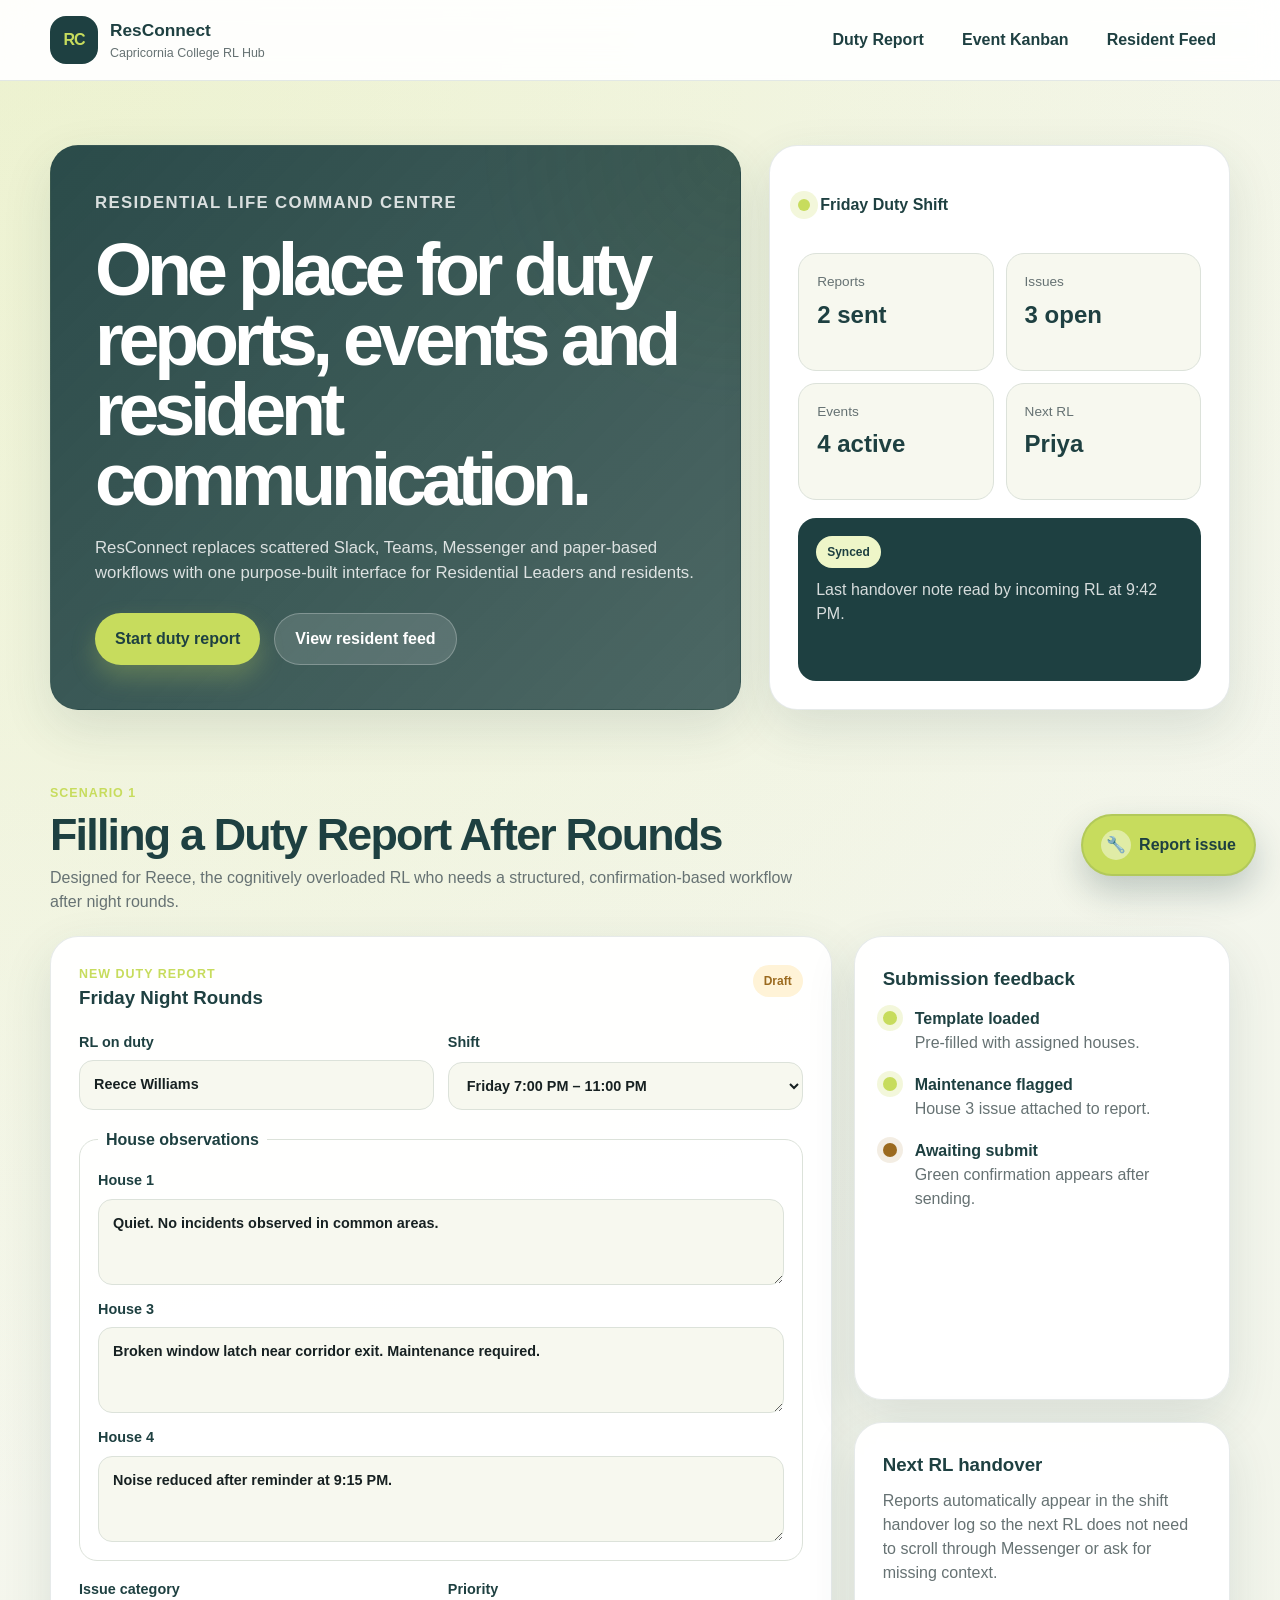
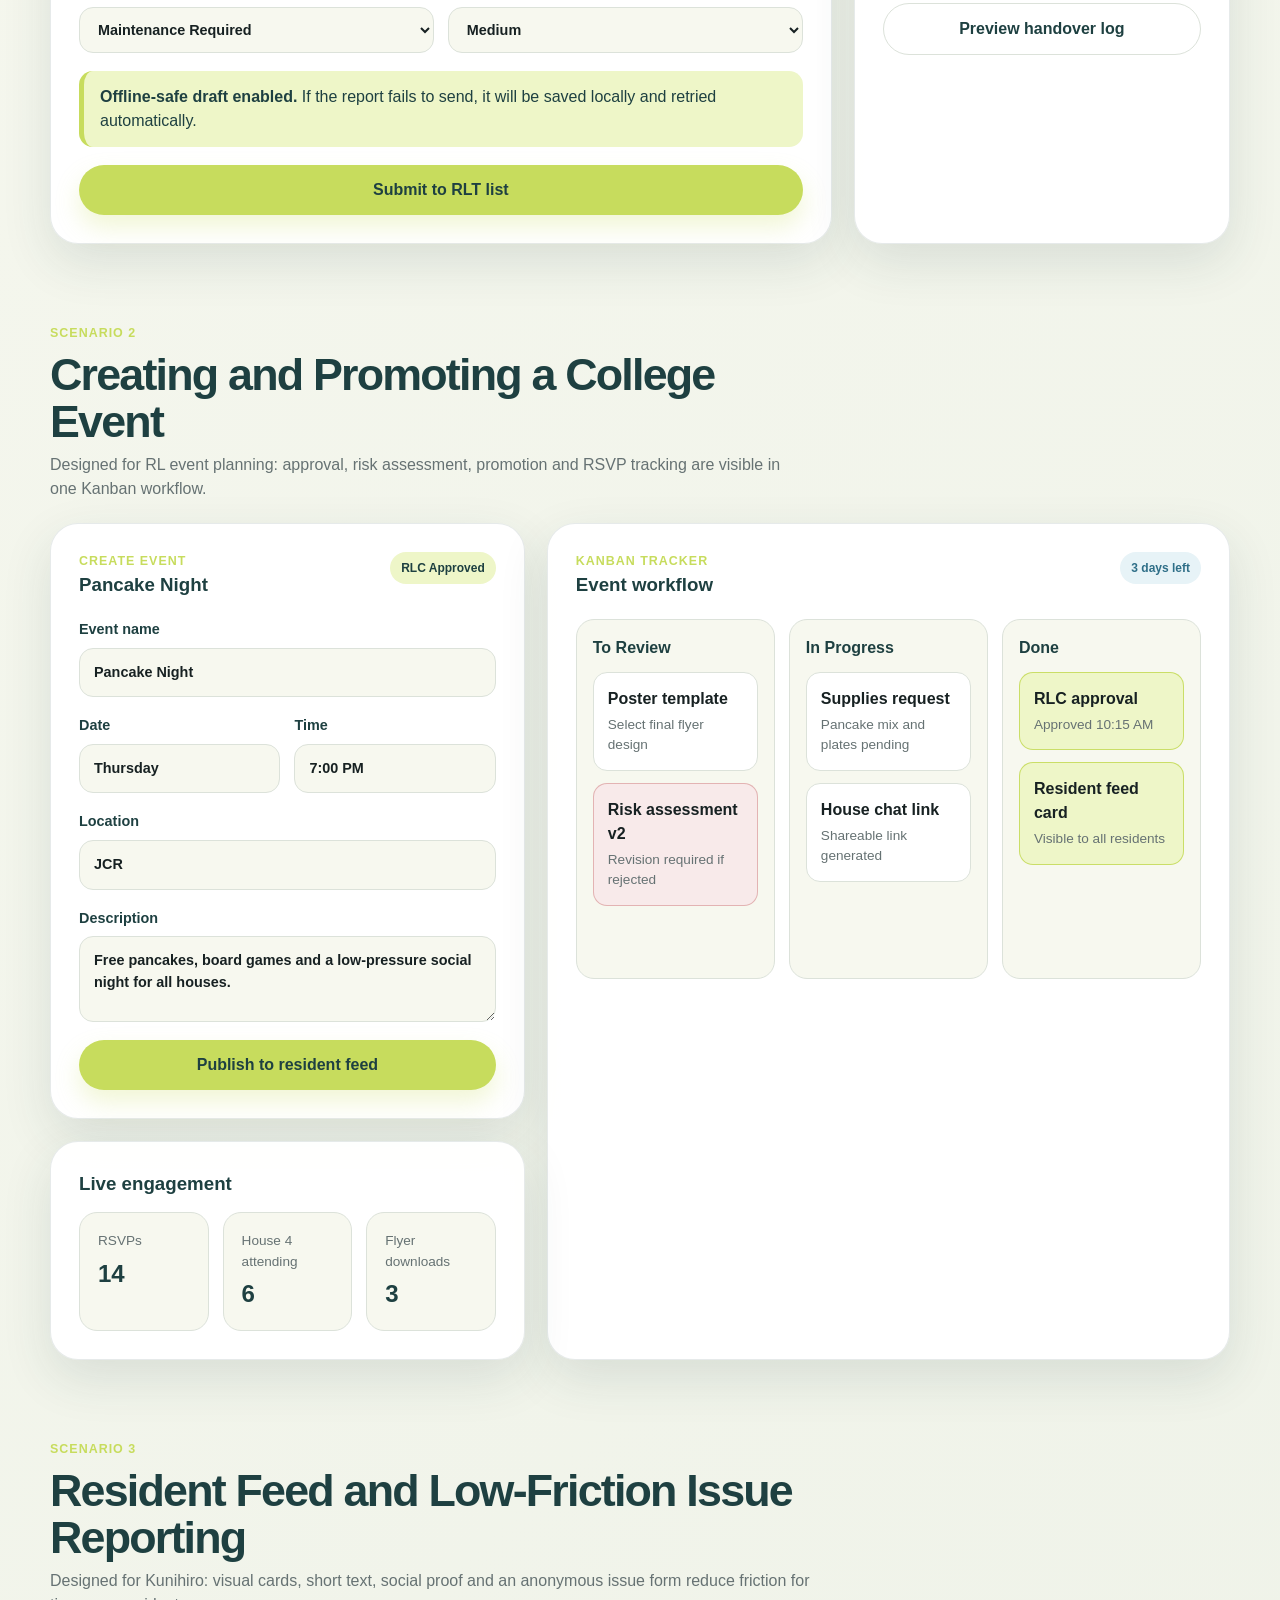
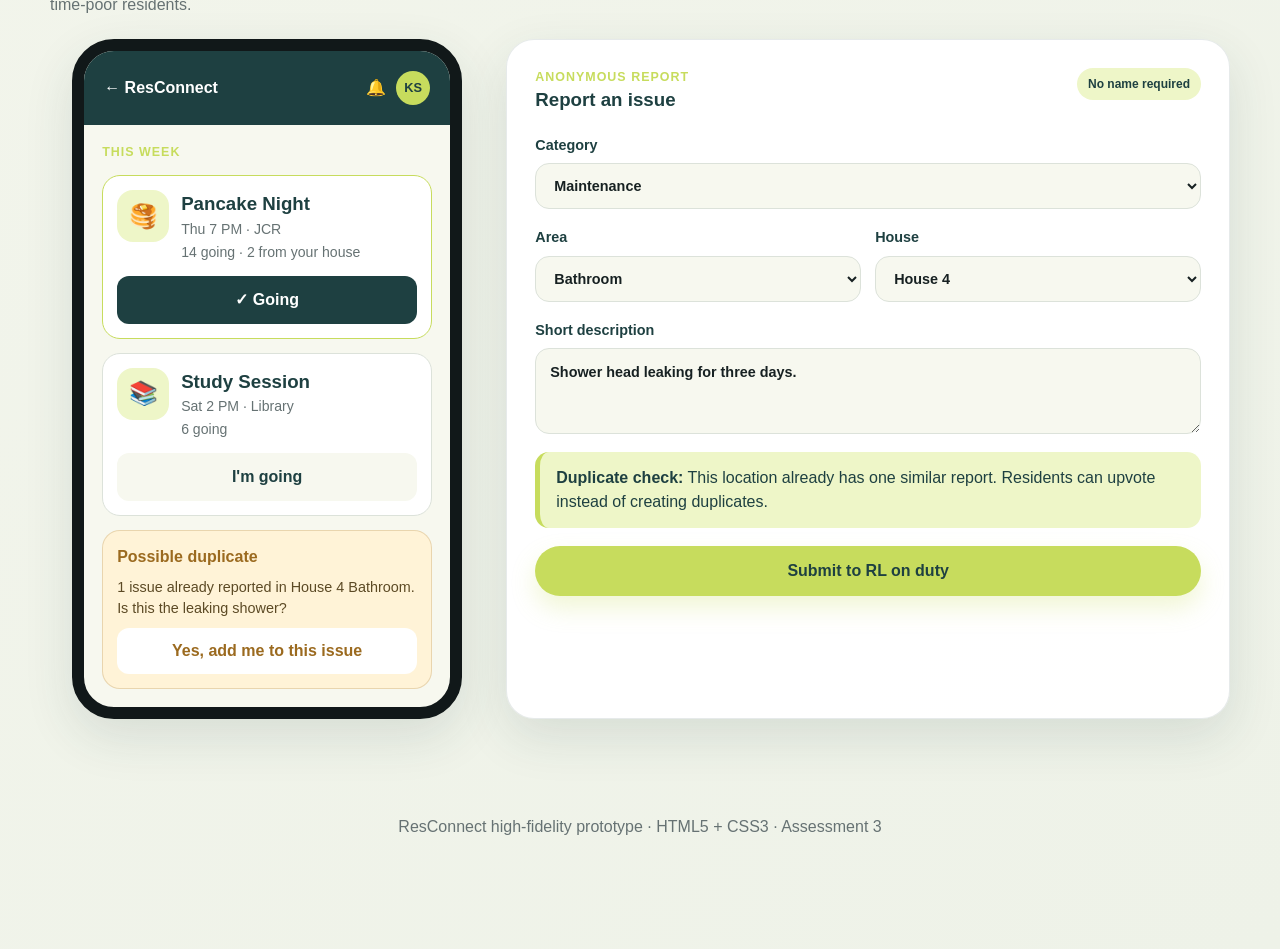
==== index.html @ 6858bbca "Rename preview.html to index.html Rename preview.html to index.html (100% similarity, no content cha" ====
<!--
  Name: Anshul Bairy | 12266750
  Unit: COIS12036 Human-Computer Interaction
  Assessment 3: ResConnect High-Fidelity Prototype
  Technology: Pure HTML5 + CSS3 only. No frameworks. No JavaScript.
-->

<!DOCTYPE html>
<html lang="en">

<head>
  <meta charset="UTF-8">
  <meta name="viewport" content="width=device-width, initial-scale=1.0">
  <title>ResConnect | High-Fidelity Prototype</title>
  <link rel="stylesheet" href="style.css">
</head>

<body>

  <!-- CSS-only mobile menu toggle -->
  <input type="checkbox" id="nav-toggle" class="nav-toggle" aria-label="Toggle navigation menu">

  <header class="site-header">
    <a href="#top" class="brand" aria-label="ResConnect home">
      <span class="brand-mark">RC</span>
      <span>
        <strong>ResConnect</strong>
        <small>Capricornia College RL Hub</small>
      </span>
    </a>

    <label for="nav-toggle" class="hamburger" aria-label="Open navigation menu">
      <span></span>
      <span></span>
      <span></span>
    </label>

    <nav class="nav-menu" aria-label="Main navigation">
      <a href="#duty-report">Duty Report</a>
      <a href="#event-kanban">Event Kanban</a>
      <a href="#resident-feed">Resident Feed</a>
    </nav>
  </header>

  <main id="top">

    <!-- HERO / DASHBOARD -->
    <section class="hero-section">
      <div class="hero-content">
        <p class="eyebrow">Residential Life Command Centre</p>
        <h1>One place for duty reports, events and resident communication.</h1>
        <p>
          ResConnect replaces scattered Slack, Teams, Messenger and paper-based workflows with
          one purpose-built interface for Residential Leaders and residents.
        </p>

        <div class="hero-actions">
          <a href="#duty-report" class="primary-link">Start duty report</a>
          <a href="#resident-feed" class="secondary-link">View resident feed</a>
        </div>
      </div>

      <aside class="status-panel" aria-label="Current shift summary">
        <div class="status-header">
          <span class="live-dot"></span>
          <strong>Friday Duty Shift</strong>
        </div>

        <div class="status-grid">
          <article>
            <span>Reports</span>
            <strong>2 sent</strong>
          </article>
          <article>
            <span>Issues</span>
            <strong>3 open</strong>
          </article>
          <article>
            <span>Events</span>
            <strong>4 active</strong>
          </article>
          <article>
            <span>Next RL</span>
            <strong>Priya</strong>
          </article>
        </div>

        <div class="handover-card">
          <span class="tag success">Synced</span>
          <p>Last handover note read by incoming RL at 9:42 PM.</p>
        </div>
      </aside>
    </section>

    <!-- SCENARIO 1: DUTY REPORT -->
    <section id="duty-report" class="scenario-section">
      <div class="section-heading">
        <p class="eyebrow">Scenario 1</p>
        <h2>Filling a Duty Report After Rounds</h2>
        <p>
          Designed for Reece, the cognitively overloaded RL who needs a structured,
          confirmation-based workflow after night rounds.
        </p>
      </div>

      <div class="scenario-grid duty-layout">

        <article class="prototype-card large-card">
          <div class="card-header">
            <div>
              <p class="mini-label">New Duty Report</p>
              <h3>Friday Night Rounds</h3>
            </div>
            <span class="tag warning">Draft</span>
          </div>

          <form class="duty-form">
            <div class="form-grid">
              <label>
                RL on duty
                <input type="text" value="Reece Williams">
              </label>

              <label>
                Shift
                <select>
                  <option>Friday 7:00 PM – 11:00 PM</option>
                  <option>Saturday 7:00 PM – 11:00 PM</option>
                  <option>Sunday 7:00 PM – 11:00 PM</option>
                </select>
              </label>
            </div>

            <fieldset>
              <legend>House observations</legend>

              <label>
                House 1
                <textarea>Quiet. No incidents observed in common areas.</textarea>
              </label>

              <label>
                House 3
                <textarea>Broken window latch near corridor exit. Maintenance required.</textarea>
              </label>

              <label>
                House 4
                <textarea>Noise reduced after reminder at 9:15 PM.</textarea>
              </label>
            </fieldset>

            <div class="form-grid">
              <label>
                Issue category
                <select>
                  <option>Maintenance Required</option>
                  <option>Pastoral Follow-up</option>
                  <option>Noise Complaint</option>
                  <option>General Note</option>
                </select>
              </label>

              <label>
                Priority
                <select>
                  <option>Medium</option>
                  <option>Low</option>
                  <option>High</option>
                </select>
              </label>
            </div>

            <div class="feedback-banner">
              <strong>Offline-safe draft enabled.</strong>
              If the report fails to send, it will be saved locally and retried automatically.
            </div>

            <button type="button" class="primary-button">Submit to RLT list</button>
          </form>
        </article>

        <aside class="side-stack">
          <article class="prototype-card">
            <h3>Submission feedback</h3>
            <div class="timeline">
              <div>
                <span class="timeline-dot done"></span>
                <p><strong>Template loaded</strong><br>Pre-filled with assigned houses.</p>
              </div>
              <div>
                <span class="timeline-dot done"></span>
                <p><strong>Maintenance flagged</strong><br>House 3 issue attached to report.</p>
              </div>
              <div>
                <span class="timeline-dot pending"></span>
                <p><strong>Awaiting submit</strong><br>Green confirmation appears after sending.</p>
              </div>
            </div>
          </article>

          <article class="prototype-card">
            <h3>Next RL handover</h3>
            <p class="muted-text">
              Reports automatically appear in the shift handover log so the next RL does not need
              to scroll through Messenger or ask for missing context.
            </p>
            <button type="button" class="ghost-button">Preview handover log</button>
          </article>
        </aside>

      </div>
    </section>

    <!-- SCENARIO 2: EVENT KANBAN -->
    <section id="event-kanban" class="scenario-section">
      <div class="section-heading">
        <p class="eyebrow">Scenario 2</p>
        <h2>Creating and Promoting a College Event</h2>
        <p>
          Designed for RL event planning: approval, risk assessment, promotion and RSVP tracking
          are visible in one Kanban workflow.
        </p>
      </div>

      <div class="scenario-grid event-layout">

        <article class="prototype-card">
          <div class="card-header">
            <div>
              <p class="mini-label">Create event</p>
              <h3>Pancake Night</h3>
            </div>
            <span class="tag success">RLC Approved</span>
          </div>

          <form class="event-form">
            <label>
              Event name
              <input type="text" value="Pancake Night">
            </label>

            <div class="form-grid">
              <label>
                Date
                <input type="text" value="Thursday">
              </label>

              <label>
                Time
                <input type="text" value="7:00 PM">
              </label>
            </div>

            <label>
              Location
              <input type="text" value="JCR">
            </label>

            <label>
              Description
              <textarea>Free pancakes, board games and a low-pressure social night for all houses.</textarea>
            </label>

            <button type="button" class="primary-button">Publish to resident feed</button>
          </form>
        </article>

        <article class="prototype-card kanban-card">
          <div class="card-header">
            <div>
              <p class="mini-label">Kanban tracker</p>
              <h3>Event workflow</h3>
            </div>
            <span class="tag info">3 days left</span>
          </div>

          <div class="kanban-board">
            <section class="kanban-column">
              <h4>To Review</h4>
              <div class="kanban-item">
                <strong>Poster template</strong>
                <span>Select final flyer design</span>
              </div>
              <div class="kanban-item risk">
                <strong>Risk assessment v2</strong>
                <span>Revision required if rejected</span>
              </div>
            </section>

            <section class="kanban-column">
              <h4>In Progress</h4>
              <div class="kanban-item">
                <strong>Supplies request</strong>
                <span>Pancake mix and plates pending</span>
              </div>
              <div class="kanban-item">
                <strong>House chat link</strong>
                <span>Shareable link generated</span>
              </div>
            </section>

            <section class="kanban-column">
              <h4>Done</h4>
              <div class="kanban-item complete">
                <strong>RLC approval</strong>
                <span>Approved 10:15 AM</span>
              </div>
              <div class="kanban-item complete">
                <strong>Resident feed card</strong>
                <span>Visible to all residents</span>
              </div>
            </section>
          </div>
        </article>

        <article class="prototype-card metrics-card">
          <h3>Live engagement</h3>
          <div class="metric-list">
            <div>
              <span>RSVPs</span>
              <strong>14</strong>
            </div>
            <div>
              <span>House 4 attending</span>
              <strong>6</strong>
            </div>
            <div>
              <span>Flyer downloads</span>
              <strong>3</strong>
            </div>
          </div>
        </article>

      </div>
    </section>

    <!-- SCENARIO 3: RESIDENT FEED -->
    <section id="resident-feed" class="scenario-section">
      <div class="section-heading">
        <p class="eyebrow">Scenario 3</p>
        <h2>Resident Feed and Low-Friction Issue Reporting</h2>
        <p>
          Designed for Kunihiro: visual cards, short text, social proof and an anonymous issue
          form reduce friction for time-poor residents.
        </p>
      </div>

      <div class="scenario-grid feed-layout">

        <article class="phone-preview" aria-label="Resident mobile feed preview">
          <div class="phone-top">
            <span>← ResConnect</span>
            <div>
              <span>🔔</span>
              <span class="avatar">KS</span>
            </div>
          </div>

          <div class="phone-content">
            <p class="mini-label">This week</p>

            <article class="feed-card active-feed-card">
              <div class="feed-icon">🥞</div>
              <div>
                <h3>Pancake Night</h3>
                <p>Thu 7 PM · JCR</p>
                <span>14 going · 2 from your house</span>
              </div>
              <button type="button">✓ Going</button>
            </article>

            <article class="feed-card">
              <div class="feed-icon">📚</div>
              <div>
                <h3>Study Session</h3>
                <p>Sat 2 PM · Library</p>
                <span>6 going</span>
              </div>
              <button type="button">I'm going</button>
            </article>

            <article class="duplicate-alert">
              <strong>Possible duplicate</strong>
              <p>1 issue already reported in House 4 Bathroom. Is this the leaking shower?</p>
              <button type="button">Yes, add me to this issue</button>
            </article>
          </div>
        </article>

        <article class="prototype-card issue-card">
          <div class="card-header">
            <div>
              <p class="mini-label">Anonymous report</p>
              <h3>Report an issue</h3>
            </div>
            <span class="tag success">No name required</span>
          </div>

          <form id="issue-form" class="issue-form">
            <label>
              Category
              <select>
                <option>Maintenance</option>
                <option>Noise</option>
                <option>Welfare concern</option>
                <option>General question</option>
              </select>
            </label>

            <div class="form-grid">
              <label>
                Area
                <select>
                  <option>Bathroom</option>
                  <option>Kitchen</option>
                  <option>JCR</option>
                  <option>Laundry</option>
                </select>
              </label>

              <label>
                House
                <select>
                  <option>House 4</option>
                  <option>House 1</option>
                  <option>House 2</option>
                  <option>House 3</option>
                </select>
              </label>
            </div>

            <label>
              Short description
              <textarea>Shower head leaking for three days.</textarea>
            </label>

            <div class="feedback-banner">
              <strong>Duplicate check:</strong>
              This location already has one similar report. Residents can upvote instead of creating duplicates.
            </div>

            <button type="button" class="primary-button">Submit to RL on duty</button>
          </form>
        </article>

      </div>
    </section>

  </main>

  <!-- Floating Action Button -->
  <a href="#issue-form" class="fab" aria-label="Report an issue">
    <span>🔧</span>
    <strong>Report issue</strong>
  </a>

  <footer class="site-footer">
    <p>ResConnect high-fidelity prototype · HTML5 + CSS3 · Assessment 3</p>
  </footer>

</body>

</html>
---- style.css ----
/*
  Name: Anshul Bairy | 12266750
  Unit: COIS12036 Human-Computer Interaction
  Assessment 3: ResConnect High-Fidelity Prototype

  Brand colours:
  Deep Green: #1E4041
  Lime Green: #C7DC5D
*/

/* ---------- GLOBAL RESET ---------- */

:root {
  --deep-green: #1E4041;
  --lime-green: #C7DC5D;
  --lime-soft: #EEF6C8;
  --cream: #F7F8EF;
  --white: #FFFFFF;
  --ink: #172122;
  --muted: #667273;
  --border: #DCE2DA;
  --danger: #B94B4B;
  --danger-soft: #F8EAEA;
  --warning: #9B6A1F;
  --warning-soft: #FFF3D7;
  --info: #2F6F88;
  --info-soft: #E7F3F7;
  --shadow: 0 18px 50px rgba(30, 64, 65, 0.12);
  --shadow-hover: 0 24px 70px rgba(30, 64, 65, 0.20);
  --radius-lg: 28px;
  --radius-md: 18px;
  --radius-sm: 12px;
  --max-width: 1180px;
}

* {
  box-sizing: border-box;
  margin: 0;
  padding: 0;
}

html {
  scroll-behavior: smooth;
}

body {
  min-height: 100vh;
  background:
    radial-gradient(circle at top left, rgba(199, 220, 93, 0.22), transparent 35%),
    linear-gradient(135deg, #F7F8EF 0%, #EEF2E8 100%);
  color: var(--ink);
  font-family: Arial, Helvetica, sans-serif;
  line-height: 1.5;
}

a {
  color: inherit;
  text-decoration: none;
}

button,
input,
select,
textarea {
  font: inherit;
}

button,
select {
  cursor: pointer;
}

textarea {
  resize: vertical;
  min-height: 86px;
}

/* ---------- HEADER / NAV ---------- */

.nav-toggle {
  position: absolute;
  opacity: 0;
  pointer-events: none;
}

.site-header {
  position: sticky;
  top: 0;
  z-index: 50;
  display: grid;
  grid-template-columns: auto 1fr;
  align-items: center;
  gap: 24px;
  padding: 16px max(24px, calc((100vw - var(--max-width)) / 2));
  background: rgba(255, 255, 255, 0.92);
  border-bottom: 1px solid rgba(30, 64, 65, 0.12);
  backdrop-filter: blur(14px);
}

.brand {
  display: inline-grid;
  grid-template-columns: 48px auto;
  align-items: center;
  gap: 12px;
}

.brand-mark {
  display: grid;
  place-items: center;
  width: 48px;
  height: 48px;
  border-radius: 16px;
  background: var(--deep-green);
  color: var(--lime-green);
  font-weight: 900;
  letter-spacing: -1px;
}

.brand strong {
  display: block;
  font-size: 1.08rem;
  color: var(--deep-green);
}

.brand small {
  display: block;
  color: var(--muted);
  font-size: 0.78rem;
}

.nav-menu {
  justify-self: end;
  display: flex;
  align-items: center;
  gap: 10px;
}

.nav-menu a {
  padding: 10px 14px;
  border-radius: 999px;
  color: var(--deep-green);
  font-weight: 700;
  transition: background-color 180ms ease, transform 180ms ease, color 180ms ease;
}

.nav-menu a:hover,
.nav-menu a:focus-visible {
  background: var(--lime-soft);
  transform: translateY(-2px);
  outline: none;
}

.nav-menu a:active {
  transform: translateY(0);
  background: var(--lime-green);
}

.hamburger {
  display: none;
  justify-self: end;
  width: 44px;
  height: 44px;
  border: 2px solid var(--border);
  border-radius: 14px;
  background: var(--white);
  place-items: center;
  padding: 10px;
}

.hamburger span {
  display: block;
  width: 20px;
  height: 2px;
  margin: 3px 0;
  background: var(--deep-green);
  border-radius: 999px;
}

/* ---------- LAYOUT ---------- */

main {
  width: min(var(--max-width), calc(100% - 32px));
  margin: 0 auto;
}

.hero-section {
  display: grid;
  grid-template-columns: minmax(0, 1.2fr) minmax(320px, 0.8fr);
  gap: 28px;
  align-items: stretch;
  padding: 64px 0 34px;
}

.hero-content,
.status-panel,
.prototype-card,
.phone-preview {
  border: 1px solid rgba(30, 64, 65, 0.11);
  box-shadow: var(--shadow);
}

.hero-content {
  display: grid;
  align-content: center;
  gap: 20px;
  min-height: 390px;
  padding: 44px;
  border-radius: var(--radius-lg);
  background:
    linear-gradient(135deg, rgba(30, 64, 65, 0.94), rgba(30, 64, 65, 0.78)),
    radial-gradient(circle at top right, rgba(199, 220, 93, 0.4), transparent 30%);
  color: var(--white);
}

.eyebrow,
.mini-label {
  color: var(--lime-green);
  font-size: 0.78rem;
  font-weight: 900;
  letter-spacing: 0.08em;
  text-transform: uppercase;
}

.hero-content h1 {
  max-width: 780px;
  font-size: clamp(2.2rem, 6vw, 4.6rem);
  line-height: 0.95;
  letter-spacing: -0.07em;
}

.hero-content p {
  max-width: 650px;
  color: rgba(255, 255, 255, 0.82);
  font-size: 1.05rem;
}

.hero-actions {
  display: flex;
  flex-wrap: wrap;
  gap: 14px;
  margin-top: 8px;
}

.primary-link,
.secondary-link,
.primary-button,
.ghost-button {
  display: inline-flex;
  justify-content: center;
  align-items: center;
  min-height: 48px;
  border-radius: 999px;
  padding: 13px 20px;
  border: 0;
  font-weight: 900;
  transition: transform 180ms ease, box-shadow 180ms ease, background-color 180ms ease;
}

.primary-link,
.primary-button {
  background: var(--lime-green);
  color: var(--deep-green);
  box-shadow: 0 12px 24px rgba(199, 220, 93, 0.26);
}

.secondary-link,
.ghost-button {
  background: rgba(255, 255, 255, 0.13);
  color: var(--white);
  border: 1px solid rgba(255, 255, 255, 0.25);
}

.ghost-button {
  width: 100%;
  color: var(--deep-green);
  background: var(--white);
  border: 1px solid var(--border);
}

.primary-link:hover,
.secondary-link:hover,
.primary-button:hover,
.ghost-button:hover,
.primary-link:focus-visible,
.secondary-link:focus-visible,
.primary-button:focus-visible,
.ghost-button:focus-visible {
  transform: translateY(-3px);
  box-shadow: var(--shadow-hover);
  outline: 3px solid rgba(199, 220, 93, 0.48);
  outline-offset: 3px;
}

.primary-link:active,
.secondary-link:active,
.primary-button:active,
.ghost-button:active {
  transform: translateY(0) scale(0.98);
}

/* ---------- DASHBOARD STATUS PANEL ---------- */

.status-panel {
  display: grid;
  gap: 18px;
  padding: 28px;
  border-radius: var(--radius-lg);
  background: var(--white);
}

.status-header {
  display: flex;
  align-items: center;
  gap: 10px;
  color: var(--deep-green);
}

.live-dot {
  width: 12px;
  height: 12px;
  border-radius: 50%;
  background: var(--lime-green);
  box-shadow: 0 0 0 8px rgba(199, 220, 93, 0.22);
}

.status-grid {
  display: grid;
  grid-template-columns: repeat(2, 1fr);
  gap: 12px;
}

.status-grid article {
  padding: 18px;
  border-radius: var(--radius-md);
  background: var(--cream);
  border: 1px solid var(--border);
}

.status-grid span,
.metric-list span {
  display: block;
  color: var(--muted);
  font-size: 0.85rem;
}

.status-grid strong,
.metric-list strong {
  display: block;
  margin-top: 4px;
  color: var(--deep-green);
  font-size: 1.5rem;
}

.handover-card {
  padding: 18px;
  border-radius: var(--radius-md);
  background: var(--deep-green);
  color: var(--white);
}

.handover-card p {
  margin-top: 10px;
  color: rgba(255, 255, 255, 0.82);
}

/* ---------- SECTIONS ---------- */

.scenario-section {
  scroll-margin-top: 96px;
  padding: 40px 0;
}

.scenario-section:target {
  animation: sectionPulse 900ms ease;
}

@keyframes sectionPulse {
  0% {
    filter: drop-shadow(0 0 0 rgba(199, 220, 93, 0));
  }

  45% {
    filter: drop-shadow(0 0 24px rgba(199, 220, 93, 0.55));
  }

  100% {
    filter: drop-shadow(0 0 0 rgba(199, 220, 93, 0));
  }
}

.section-heading {
  display: grid;
  gap: 8px;
  max-width: 760px;
  margin-bottom: 22px;
}

.section-heading h2 {
  color: var(--deep-green);
  font-size: clamp(1.7rem, 4vw, 2.8rem);
  line-height: 1.05;
  letter-spacing: -0.04em;
}

.section-heading p:last-child {
  color: var(--muted);
}

.scenario-grid {
  display: grid;
  gap: 22px;
}

.duty-layout {
  grid-template-columns: minmax(0, 1.35fr) minmax(280px, 0.65fr);
}

.event-layout {
  grid-template-columns: minmax(270px, 0.82fr) minmax(0, 1.18fr);
}

.feed-layout {
  grid-template-columns: minmax(320px, 0.75fr) minmax(0, 1.25fr);
  align-items: start;
}

.prototype-card,
.phone-preview {
  border-radius: var(--radius-lg);
  background: rgba(255, 255, 255, 0.96);
}

.prototype-card {
  padding: 28px;
}

.large-card {
  min-height: 520px;
}

.prototype-card:hover,
.phone-preview:hover {
  transform: translateY(-4px);
  box-shadow: var(--shadow-hover);
}

.prototype-card,
.phone-preview {
  transition: transform 200ms ease, box-shadow 200ms ease;
}

.card-header {
  display: flex;
  justify-content: space-between;
  gap: 18px;
  align-items: flex-start;
  margin-bottom: 20px;
}

.card-header h3,
.prototype-card h3,
.phone-content h3 {
  color: var(--deep-green);
}

.tag {
  display: inline-flex;
  align-items: center;
  width: max-content;
  padding: 7px 11px;
  border-radius: 999px;
  font-size: 0.75rem;
  font-weight: 900;
  white-space: nowrap;
}

.tag.success {
  background: var(--lime-soft);
  color: var(--deep-green);
}

.tag.warning {
  background: var(--warning-soft);
  color: var(--warning);
}

.tag.info {
  background: var(--info-soft);
  color: var(--info);
}

.muted-text {
  margin: 10px 0 18px;
  color: var(--muted);
}

.side-stack {
  display: grid;
  gap: 22px;
}

/* ---------- FORMS ---------- */

form {
  display: grid;
  gap: 18px;
}

.form-grid {
  display: grid;
  grid-template-columns: repeat(2, 1fr);
  gap: 14px;
}

label {
  display: grid;
  gap: 7px;
  color: var(--deep-green);
  font-size: 0.9rem;
  font-weight: 800;
}

input,
select,
textarea {
  width: 100%;
  border: 1px solid var(--border);
  border-radius: 14px;
  background: var(--cream);
  color: var(--ink);
  padding: 13px 14px;
  transition: border-color 160ms ease, box-shadow 160ms ease, background-color 160ms ease;
}

input:hover,
select:hover,
textarea:hover {
  background: var(--white);
  border-color: rgba(30, 64, 65, 0.35);
}

input:focus,
select:focus,
textarea:focus {
  outline: none;
  border-color: var(--lime-green);
  background: var(--white);
  box-shadow: 0 0 0 4px rgba(199, 220, 93, 0.32);
}

fieldset {
  display: grid;
  gap: 14px;
  padding: 18px;
  border: 1px solid var(--border);
  border-radius: var(--radius-md);
}

legend {
  padding: 0 8px;
  color: var(--deep-green);
  font-weight: 900;
}

.feedback-banner {
  padding: 14px 16px;
  border-left: 5px solid var(--lime-green);
  border-radius: 14px;
  background: var(--lime-soft);
  color: var(--deep-green);
}

/* ---------- TIMELINE ---------- */

.timeline {
  display: grid;
  gap: 18px;
  margin-top: 14px;
}

.timeline div {
  display: grid;
  grid-template-columns: 20px 1fr;
  gap: 12px;
}

.timeline-dot {
  width: 14px;
  height: 14px;
  margin-top: 4px;
  border-radius: 50%;
}

.timeline-dot.done {
  background: var(--lime-green);
  box-shadow: 0 0 0 6px rgba(199, 220, 93, 0.22);
}

.timeline-dot.pending {
  background: var(--warning);
  box-shadow: 0 0 0 6px rgba(155, 106, 31, 0.12);
}

.timeline p {
  color: var(--muted);
}

.timeline strong {
  color: var(--deep-green);
}

/* ---------- KANBAN ---------- */

.kanban-card {
  grid-row: span 2;
}

.kanban-board {
  display: grid;
  grid-template-columns: repeat(3, 1fr);
  gap: 14px;
}

.kanban-column {
  display: grid;
  align-content: start;
  gap: 12px;
  min-height: 360px;
  padding: 16px;
  border-radius: var(--radius-md);
  background: var(--cream);
  border: 1px solid var(--border);
}

.kanban-column h4 {
  color: var(--deep-green);
}

.kanban-item {
  display: grid;
  gap: 4px;
  padding: 14px;
  border-radius: 14px;
  background: var(--white);
  border: 1px solid var(--border);
  transition: transform 160ms ease, border-color 160ms ease;
}

.kanban-item:hover,
.kanban-item:focus-within {
  transform: translateY(-3px);
  border-color: var(--lime-green);
}

.kanban-item span {
  color: var(--muted);
  font-size: 0.85rem;
}

.kanban-item.complete {
  border-color: rgba(199, 220, 93, 0.9);
  background: var(--lime-soft);
}

.kanban-item.risk {
  border-color: rgba(185, 75, 75, 0.35);
  background: var(--danger-soft);
}

.metric-list {
  display: grid;
  grid-template-columns: repeat(3, 1fr);
  gap: 14px;
  margin-top: 14px;
}

.metric-list div {
  padding: 18px;
  border-radius: var(--radius-md);
  background: var(--cream);
  border: 1px solid var(--border);
}

/* ---------- PHONE PREVIEW / RESIDENT FEED ---------- */

.phone-preview {
  overflow: hidden;
  max-width: 390px;
  justify-self: center;
  border: 12px solid #111819;
  border-radius: 42px;
  background: #F7F8EF;
}

.phone-top {
  display: flex;
  justify-content: space-between;
  align-items: center;
  gap: 12px;
  padding: 20px;
  background: var(--deep-green);
  color: var(--white);
  font-weight: 900;
}

.phone-top div {
  display: flex;
  align-items: center;
  gap: 10px;
}

.avatar {
  display: inline-grid;
  place-items: center;
  width: 34px;
  height: 34px;
  border-radius: 50%;
  background: var(--lime-green);
  color: var(--deep-green);
  font-size: 0.8rem;
}

.phone-content {
  display: grid;
  gap: 14px;
  padding: 18px;
}

.feed-card {
  display: grid;
  grid-template-columns: 52px 1fr;
  gap: 12px;
  padding: 14px;
  border: 1px solid var(--border);
  border-radius: var(--radius-md);
  background: var(--white);
}

.feed-card button {
  grid-column: 1 / -1;
  padding: 12px;
  border: 0;
  border-radius: 12px;
  background: var(--cream);
  color: var(--deep-green);
  font-weight: 900;
}

.feed-card button:hover,
.feed-card button:focus-visible {
  background: var(--lime-green);
  outline: 3px solid rgba(199, 220, 93, 0.32);
  outline-offset: 2px;
}

.feed-icon {
  display: grid;
  place-items: center;
  width: 52px;
  height: 52px;
  border-radius: 16px;
  background: var(--lime-soft);
  font-size: 1.45rem;
}

.feed-card p,
.feed-card span {
  color: var(--muted);
  font-size: 0.88rem;
}

.active-feed-card {
  border-color: var(--lime-green);
}

.active-feed-card button {
  background: var(--deep-green);
  color: var(--white);
}

.duplicate-alert {
  display: grid;
  gap: 8px;
  padding: 14px;
  border-radius: var(--radius-md);
  background: var(--warning-soft);
  border: 1px solid rgba(155, 106, 31, 0.22);
}

.duplicate-alert strong {
  color: var(--warning);
}

.duplicate-alert p {
  color: #5C4A25;
  font-size: 0.9rem;
}

.duplicate-alert button {
  padding: 11px;
  border: 0;
  border-radius: 12px;
  background: var(--white);
  color: var(--warning);
  font-weight: 900;
}

.issue-card {
  align-self: stretch;
}

/* ---------- FLOATING ACTION BUTTON ---------- */

.fab {
  position: fixed;
  right: 24px;
  bottom: 24px;
  z-index: 40;
  display: inline-grid;
  grid-template-columns: 28px auto;
  align-items: center;
  gap: 10px;
  min-height: 58px;
  padding: 14px 18px;
  border-radius: 999px;
  background: var(--lime-green);
  color: var(--deep-green);
  border: 2px solid rgba(30, 64, 65, 0.12);
  box-shadow: 0 16px 34px rgba(30, 64, 65, 0.24);
  font-weight: 900;
  transition: transform 180ms ease, box-shadow 180ms ease, background-color 180ms ease;
}

.fab span {
  display: grid;
  place-items: center;
  width: 30px;
  height: 30px;
  border-radius: 50%;
  background: rgba(255, 255, 255, 0.45);
}

.fab:hover,
.fab:focus-visible {
  transform: translateY(-5px) scale(1.03);
  background: #D8EC68;
  box-shadow: 0 22px 44px rgba(30, 64, 65, 0.34);
  outline: 4px solid rgba(199, 220, 93, 0.35);
  outline-offset: 4px;
}

.fab:active {
  transform: translateY(0) scale(0.97);
}

/* ---------- FOOTER ---------- */

.site-footer {
  width: min(var(--max-width), calc(100% - 32px));
  margin: 36px auto 90px;
  padding: 20px;
  color: var(--muted);
  text-align: center;
}

/* ---------- TABLET BREAKPOINT ---------- */

@media (max-width: 768px) {
  .site-header {
    grid-template-columns: auto auto;
    padding: 14px 18px;
  }

  .hamburger {
    display: grid;
  }

  .nav-menu {
    grid-column: 1 / -1;
    justify-self: stretch;
    display: none;
    grid-template-columns: 1fr;
    gap: 8px;
    padding-top: 12px;
  }

  .nav-toggle:checked ~ .site-header .nav-menu {
    display: grid;
  }

  .nav-menu a {
    border-radius: 14px;
    background: var(--cream);
  }

  .hero-section,
  .duty-layout,
  .event-layout,
  .feed-layout {
    grid-template-columns: 1fr;
  }

  .hero-section {
    padding-top: 34px;
  }

  .hero-content {
    min-height: auto;
    padding: 34px;
  }

  .kanban-board {
    grid-template-columns: 1fr;
  }

  .kanban-column {
    min-height: auto;
  }

  .metrics-card {
    order: 3;
  }

  .metric-list {
    grid-template-columns: 1fr;
  }

  .phone-preview {
    max-width: 430px;
    width: 100%;
  }
}

/* ---------- MOBILE BREAKPOINT ---------- */

@media (max-width: 480px) {
  main {
    width: min(100% - 20px, var(--max-width));
  }

  .site-header {
    padding: 12px 10px;
  }

  .brand {
    grid-template-columns: 42px auto;
  }

  .brand-mark {
    width: 42px;
    height: 42px;
    border-radius: 14px;
  }

  .brand small {
    display: none;
  }

  .hero-section,
  .scenario-grid,
  .status-grid,
  .form-grid,
  .metric-list {
    grid-template-columns: 1fr;
  }

  .hero-content {
    padding: 26px;
    border-radius: 22px;
  }

  .hero-content h1 {
    font-size: 2.35rem;
  }

  .hero-actions {
    display: grid;
  }

  .status-panel,
  .prototype-card {
    padding: 20px;
    border-radius: 22px;
  }

  .section-heading h2 {
    font-size: 1.75rem;
  }

  .card-header {
    display: grid;
  }

  .phone-preview {
    border-width: 8px;
    border-radius: 32px;
  }

  .fab {
    right: 14px;
    bottom: 14px;
    grid-template-columns: 1fr;
    width: 60px;
    height: 60px;
    min-height: 60px;
    padding: 0;
  }

  .fab strong {
    position: absolute;
    width: 1px;
    height: 1px;
    overflow: hidden;
    clip-path: inset(50%);
    white-space: nowrap;
  }

  .fab span {
    width: 38px;
    height: 38px;
    margin: auto;
  }

  .site-footer {
    margin-bottom: 92px;
  }
}
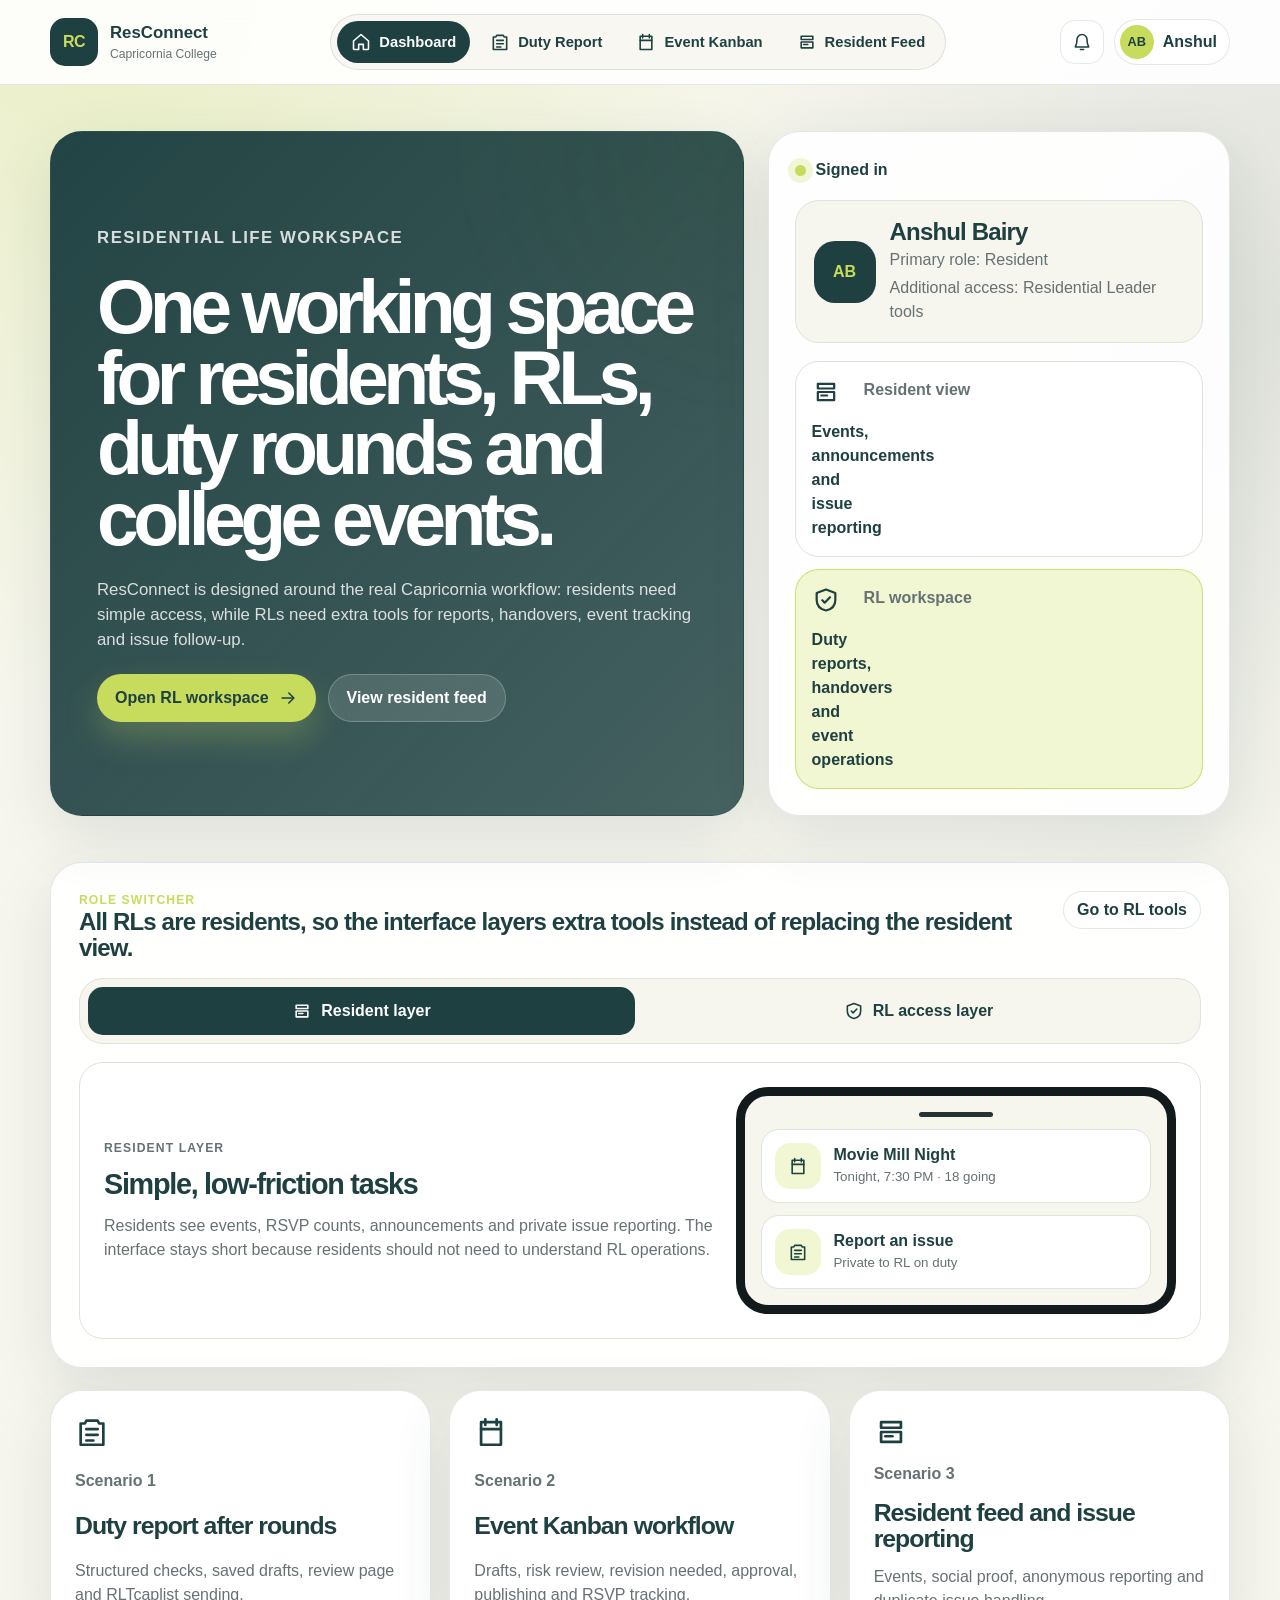
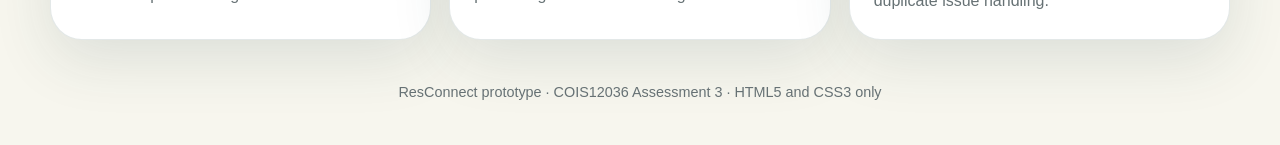
==== commit ce45e973: "Redesign dashboard UI and add RL workspace Revamp index.html into a focused Dashboard: introduce an " ====
--- a/index.html
+++ b/index.html
@@ -1,464 +1,312 @@
-<!--
-  Name: Anshul Bairy | 12266750
-  Unit: COIS12036 Human-Computer Interaction
-  Assessment 3: ResConnect High-Fidelity Prototype
-  Technology: Pure HTML5 + CSS3 only. No frameworks. No JavaScript.
--->
-
 <!DOCTYPE html>
 <html lang="en">
-
 <head>
   <meta charset="UTF-8">
   <meta name="viewport" content="width=device-width, initial-scale=1.0">
-  <title>ResConnect | High-Fidelity Prototype</title>
+  <title>ResConnect | Dashboard</title>
   <link rel="stylesheet" href="style.css">
 </head>
 
 <body>
-
-  <!-- CSS-only mobile menu toggle -->
-  <input type="checkbox" id="nav-toggle" class="nav-toggle" aria-label="Toggle navigation menu">
-
-  <header class="site-header">
-    <a href="#top" class="brand" aria-label="ResConnect home">
+  <!-- I kept the icons as SVG symbols so the prototype does not rely on emojis or external icon libraries. -->
+  <svg class="svg-sprite" aria-hidden="true">
+    <symbol id="icon-home" viewBox="0 0 24 24">
+      <path d="M3 10.8 12 3l9 7.8v9.4a.8.8 0 0 1-.8.8h-5.4v-6.2H9.2V21H3.8a.8.8 0 0 1-.8-.8v-9.4Z"></path>
+    </symbol>
+    <symbol id="icon-clipboard" viewBox="0 0 24 24">
+      <path d="M8 4h8l1 2h3v15H4V6h3l1-2Z"></path>
+      <path d="M8 10h8M8 14h8M8 18h5"></path>
+    </symbol>
+    <symbol id="icon-calendar" viewBox="0 0 24 24">
+      <path d="M5 5h14v16H5V5Z"></path>
+      <path d="M8 3v4M16 3v4M5 10h14"></path>
+    </symbol>
+    <symbol id="icon-feed" viewBox="0 0 24 24">
+      <path d="M5 5h14v4H5V5ZM5 12h14v7H5v-7Z"></path>
+      <path d="M8 15h5"></path>
+    </symbol>
+    <symbol id="icon-shield" viewBox="0 0 24 24">
+      <path d="M12 3 20 6v6c0 5-3.4 8-8 9-4.6-1-8-4-8-9V6l8-3Z"></path>
+      <path d="m8.8 12.2 2.1 2.1 4.5-4.7"></path>
+    </symbol>
+    <symbol id="icon-users" viewBox="0 0 24 24">
+      <path d="M9 11a4 4 0 1 0 0-8 4 4 0 0 0 0 8ZM2.8 20a6.2 6.2 0 0 1 12.4 0"></path>
+      <path d="M17 11.4a3.2 3.2 0 1 0 0-6.4M16.2 14.2A5.2 5.2 0 0 1 21.5 20"></path>
+    </symbol>
+    <symbol id="icon-arrow" viewBox="0 0 24 24">
+      <path d="M5 12h13"></path>
+      <path d="m13 6 6 6-6 6"></path>
+    </symbol>
+    <symbol id="icon-bell" viewBox="0 0 24 24">
+      <path d="M18 9a6 6 0 1 0-12 0c0 7-2 7-2 9h16c0-2-2-2-2-9Z"></path>
+      <path d="M10 21h4"></path>
+    </symbol>
+    <symbol id="icon-check" viewBox="0 0 24 24">
+      <path d="M20 6 9 17l-5-5"></path>
+    </symbol>
+  </svg>
+
+  <input type="checkbox" id="menu-toggle" class="menu-toggle">
+
+  <header class="app-header">
+    <a href="index.html" class="brand">
       <span class="brand-mark">RC</span>
-      <span>
+      <span class="brand-copy">
         <strong>ResConnect</strong>
-        <small>Capricornia College RL Hub</small>
+        <small>Capricornia College</small>
       </span>
     </a>
 
-    <label for="nav-toggle" class="hamburger" aria-label="Open navigation menu">
+    <label for="menu-toggle" class="hamburger" aria-label="Open navigation menu">
       <span></span>
       <span></span>
       <span></span>
     </label>
 
-    <nav class="nav-menu" aria-label="Main navigation">
-      <a href="#duty-report">Duty Report</a>
-      <a href="#event-kanban">Event Kanban</a>
-      <a href="#resident-feed">Resident Feed</a>
+    <nav class="main-nav" aria-label="Main navigation">
+      <a href="index.html" class="active">
+        <svg><use href="#icon-home"></use></svg>
+        Dashboard
+      </a>
+      <a href="duty-report.html">
+        <svg><use href="#icon-clipboard"></use></svg>
+        Duty Report
+      </a>
+      <a href="events.html">
+        <svg><use href="#icon-calendar"></use></svg>
+        Event Kanban
+      </a>
+      <a href="feed.html">
+        <svg><use href="#icon-feed"></use></svg>
+        Resident Feed
+      </a>
     </nav>
+
+    <div class="header-actions">
+      <a href="#notifications" class="icon-button" aria-label="View notifications">
+        <svg><use href="#icon-bell"></use></svg>
+      </a>
+      <a href="#account-panel" class="profile-chip">
+        <span>AB</span>
+        <strong>Anshul</strong>
+      </a>
+    </div>
   </header>
 
-  <main id="top">
-
-    <!-- HERO / DASHBOARD -->
-    <section class="hero-section">
-      <div class="hero-content">
-        <p class="eyebrow">Residential Life Command Centre</p>
-        <h1>One place for duty reports, events and resident communication.</h1>
+  <main class="page-shell">
+    <section class="hero-grid">
+      <article class="hero-panel">
+        <p class="eyebrow">Residential life workspace</p>
+        <h1>One working space for residents, RLs, duty rounds and college events.</h1>
         <p>
-          ResConnect replaces scattered Slack, Teams, Messenger and paper-based workflows with
-          one purpose-built interface for Residential Leaders and residents.
+          ResConnect is designed around the real Capricornia workflow: residents need simple access,
+          while RLs need extra tools for reports, handovers, event tracking and issue follow-up.
         </p>
 
         <div class="hero-actions">
-          <a href="#duty-report" class="primary-link">Start duty report</a>
-          <a href="#resident-feed" class="secondary-link">View resident feed</a>
-        </div>
-      </div>
-
-      <aside class="status-panel" aria-label="Current shift summary">
-        <div class="status-header">
-          <span class="live-dot"></span>
-          <strong>Friday Duty Shift</strong>
-        </div>
-
-        <div class="status-grid">
-          <article>
-            <span>Reports</span>
-            <strong>2 sent</strong>
-          </article>
-          <article>
-            <span>Issues</span>
-            <strong>3 open</strong>
-          </article>
-          <article>
-            <span>Events</span>
-            <strong>4 active</strong>
-          </article>
-          <article>
-            <span>Next RL</span>
-            <strong>Priya</strong>
-          </article>
-        </div>
-
-        <div class="handover-card">
-          <span class="tag success">Synced</span>
-          <p>Last handover note read by incoming RL at 9:42 PM.</p>
+          <a class="button button-primary" href="rl-workspace.html">
+            Open RL workspace
+            <svg><use href="#icon-arrow"></use></svg>
+          </a>
+          <a class="button button-secondary" href="feed.html">
+            View resident feed
+          </a>
+        </div>
+      </article>
+
+      <aside class="identity-panel" id="account-panel">
+        <div class="panel-topline">
+          <span class="status-dot"></span>
+          <strong>Signed in</strong>
+        </div>
+
+        <div class="person-card">
+          <div class="person-avatar">AB</div>
+          <div>
+            <h2>Anshul Bairy</h2>
+            <p>Primary role: Resident</p>
+            <p>Additional access: Residential Leader tools</p>
+          </div>
+        </div>
+
+        <div class="access-grid">
+          <a href="feed.html" class="access-card">
+            <svg><use href="#icon-feed"></use></svg>
+            <span>Resident view</span>
+            <strong>Events, announcements and issue reporting</strong>
+          </a>
+
+          <a href="rl-workspace.html" class="access-card featured">
+            <svg><use href="#icon-shield"></use></svg>
+            <span>RL workspace</span>
+            <strong>Duty reports, handovers and event operations</strong>
+          </a>
         </div>
       </aside>
     </section>
 
-    <!-- SCENARIO 1: DUTY REPORT -->
-    <section id="duty-report" class="scenario-section">
-      <div class="section-heading">
-        <p class="eyebrow">Scenario 1</p>
-        <h2>Filling a Duty Report After Rounds</h2>
-        <p>
-          Designed for Reece, the cognitively overloaded RL who needs a structured,
-          confirmation-based workflow after night rounds.
-        </p>
+    <section class="role-switcher-section">
+      <div class="section-title-row">
+        <div>
+          <p class="eyebrow">Role switcher</p>
+          <h2>All RLs are residents, so the interface layers extra tools instead of replacing the resident view.</h2>
+        </div>
+        <a href="rl-workspace.html" class="quiet-link">Go to RL tools</a>
       </div>
 
-      <div class="scenario-grid duty-layout">
-
-        <article class="prototype-card large-card">
-          <div class="card-header">
-            <div>
-              <p class="mini-label">New Duty Report</p>
-              <h3>Friday Night Rounds</h3>
-            </div>
-            <span class="tag warning">Draft</span>
-          </div>
-
-          <form class="duty-form">
-            <div class="form-grid">
-              <label>
-                RL on duty
-                <input type="text" value="Reece Williams">
-              </label>
-
-              <label>
-                Shift
-                <select>
-                  <option>Friday 7:00 PM – 11:00 PM</option>
-                  <option>Saturday 7:00 PM – 11:00 PM</option>
-                  <option>Sunday 7:00 PM – 11:00 PM</option>
-                </select>
-              </label>
-            </div>
-
-            <fieldset>
-              <legend>House observations</legend>
-
-              <label>
-                House 1
-                <textarea>Quiet. No incidents observed in common areas.</textarea>
-              </label>
-
-              <label>
-                House 3
-                <textarea>Broken window latch near corridor exit. Maintenance required.</textarea>
-              </label>
-
-              <label>
-                House 4
-                <textarea>Noise reduced after reminder at 9:15 PM.</textarea>
-              </label>
-            </fieldset>
-
-            <div class="form-grid">
-              <label>
-                Issue category
-                <select>
-                  <option>Maintenance Required</option>
-                  <option>Pastoral Follow-up</option>
-                  <option>Noise Complaint</option>
-                  <option>General Note</option>
-                </select>
-              </label>
-
-              <label>
-                Priority
-                <select>
-                  <option>Medium</option>
-                  <option>Low</option>
-                  <option>High</option>
-                </select>
-              </label>
-            </div>
-
-            <div class="feedback-banner">
-              <strong>Offline-safe draft enabled.</strong>
-              If the report fails to send, it will be saved locally and retried automatically.
-            </div>
-
-            <button type="button" class="primary-button">Submit to RLT list</button>
-          </form>
+      <input type="radio" name="role-tabs" id="resident-tab" class="tab-radio" checked>
+      <input type="radio" name="role-tabs" id="rl-tab" class="tab-radio">
+
+      <div class="tab-controls">
+        <label for="resident-tab">
+          <svg><use href="#icon-feed"></use></svg>
+          Resident layer
+        </label>
+        <label for="rl-tab">
+          <svg><use href="#icon-shield"></use></svg>
+          RL access layer
+        </label>
+      </div>
+
+      <div class="tab-panels">
+        <article class="tab-panel resident-panel">
+          <div>
+            <p class="mini-label">Resident layer</p>
+            <h3>Simple, low-friction tasks</h3>
+            <p>
+              Residents see events, RSVP counts, announcements and private issue reporting.
+              The interface stays short because residents should not need to understand RL operations.
+            </p>
+          </div>
+
+          <div class="mini-screen">
+            <div class="mini-screen-bar"></div>
+            <a href="feed.html" class="mini-feed-card">
+              <span class="icon-box">
+                <svg><use href="#icon-calendar"></use></svg>
+              </span>
+              <span>
+                <strong>Movie Mill Night</strong>
+                <small>Tonight, 7:30 PM · 18 going</small>
+              </span>
+            </a>
+            <a href="issue-report.html" class="mini-feed-card">
+              <span class="icon-box">
+                <svg><use href="#icon-clipboard"></use></svg>
+              </span>
+              <span>
+                <strong>Report an issue</strong>
+                <small>Private to RL on duty</small>
+              </span>
+            </a>
+          </div>
         </article>
 
-        <aside class="side-stack">
-          <article class="prototype-card">
-            <h3>Submission feedback</h3>
-            <div class="timeline">
-              <div>
-                <span class="timeline-dot done"></span>
-                <p><strong>Template loaded</strong><br>Pre-filled with assigned houses.</p>
-              </div>
-              <div>
-                <span class="timeline-dot done"></span>
-                <p><strong>Maintenance flagged</strong><br>House 3 issue attached to report.</p>
-              </div>
-              <div>
-                <span class="timeline-dot pending"></span>
-                <p><strong>Awaiting submit</strong><br>Green confirmation appears after sending.</p>
-              </div>
-            </div>
-          </article>
-
-          <article class="prototype-card">
-            <h3>Next RL handover</h3>
-            <p class="muted-text">
-              Reports automatically appear in the shift handover log so the next RL does not need
-              to scroll through Messenger or ask for missing context.
+        <article class="tab-panel rl-panel">
+          <div>
+            <p class="mini-label">RL access layer</p>
+            <h3>Extra tools only appear for Residential Leaders</h3>
+            <p>
+              Reece can still use resident features, but he also gets duty reports, handover logs,
+              event approvals, RLTcaplist sending and ResLife escalation.
             </p>
-            <button type="button" class="ghost-button">Preview handover log</button>
-          </article>
-        </aside>
-
+          </div>
+
+          <div class="mini-screen">
+            <div class="mini-screen-bar"></div>
+            <a href="duty-report.html" class="mini-feed-card">
+              <span class="icon-box">
+                <svg><use href="#icon-clipboard"></use></svg>
+              </span>
+              <span>
+                <strong>Continue duty rounds</strong>
+                <small>Byerley, JCR and Swanson checks pending</small>
+              </span>
+            </a>
+            <a href="events.html" class="mini-feed-card">
+              <span class="icon-box">
+                <svg><use href="#icon-calendar"></use></svg>
+              </span>
+              <span>
+                <strong>Event Kanban</strong>
+                <small>2 items need risk review</small>
+              </span>
+            </a>
+          </div>
+        </article>
       </div>
     </section>
 
-    <!-- SCENARIO 2: EVENT KANBAN -->
-    <section id="event-kanban" class="scenario-section">
-      <div class="section-heading">
-        <p class="eyebrow">Scenario 2</p>
-        <h2>Creating and Promoting a College Event</h2>
-        <p>
-          Designed for RL event planning: approval, risk assessment, promotion and RSVP tracking
-          are visible in one Kanban workflow.
-        </p>
-      </div>
-
-      <div class="scenario-grid event-layout">
-
-        <article class="prototype-card">
-          <div class="card-header">
-            <div>
-              <p class="mini-label">Create event</p>
-              <h3>Pancake Night</h3>
-            </div>
-            <span class="tag success">RLC Approved</span>
-          </div>
-
-          <form class="event-form">
-            <label>
-              Event name
-              <input type="text" value="Pancake Night">
-            </label>
-
-            <div class="form-grid">
-              <label>
-                Date
-                <input type="text" value="Thursday">
-              </label>
-
-              <label>
-                Time
-                <input type="text" value="7:00 PM">
-              </label>
-            </div>
-
-            <label>
-              Location
-              <input type="text" value="JCR">
-            </label>
-
-            <label>
-              Description
-              <textarea>Free pancakes, board games and a low-pressure social night for all houses.</textarea>
-            </label>
-
-            <button type="button" class="primary-button">Publish to resident feed</button>
-          </form>
-        </article>
-
-        <article class="prototype-card kanban-card">
-          <div class="card-header">
-            <div>
-              <p class="mini-label">Kanban tracker</p>
-              <h3>Event workflow</h3>
-            </div>
-            <span class="tag info">3 days left</span>
-          </div>
-
-          <div class="kanban-board">
-            <section class="kanban-column">
-              <h4>To Review</h4>
-              <div class="kanban-item">
-                <strong>Poster template</strong>
-                <span>Select final flyer design</span>
-              </div>
-              <div class="kanban-item risk">
-                <strong>Risk assessment v2</strong>
-                <span>Revision required if rejected</span>
-              </div>
-            </section>
-
-            <section class="kanban-column">
-              <h4>In Progress</h4>
-              <div class="kanban-item">
-                <strong>Supplies request</strong>
-                <span>Pancake mix and plates pending</span>
-              </div>
-              <div class="kanban-item">
-                <strong>House chat link</strong>
-                <span>Shareable link generated</span>
-              </div>
-            </section>
-
-            <section class="kanban-column">
-              <h4>Done</h4>
-              <div class="kanban-item complete">
-                <strong>RLC approval</strong>
-                <span>Approved 10:15 AM</span>
-              </div>
-              <div class="kanban-item complete">
-                <strong>Resident feed card</strong>
-                <span>Visible to all residents</span>
-              </div>
-            </section>
-          </div>
-        </article>
-
-        <article class="prototype-card metrics-card">
-          <h3>Live engagement</h3>
-          <div class="metric-list">
-            <div>
-              <span>RSVPs</span>
-              <strong>14</strong>
-            </div>
-            <div>
-              <span>House 4 attending</span>
-              <strong>6</strong>
-            </div>
-            <div>
-              <span>Flyer downloads</span>
-              <strong>3</strong>
-            </div>
-          </div>
-        </article>
-
+    <section class="scenario-launch-grid">
+      <a href="duty-report.html" class="scenario-card">
+        <svg><use href="#icon-clipboard"></use></svg>
+        <span>Scenario 1</span>
+        <h3>Duty report after rounds</h3>
+        <p>Structured checks, saved drafts, review page and RLTcaplist sending.</p>
+      </a>
+
+      <a href="events.html" class="scenario-card">
+        <svg><use href="#icon-calendar"></use></svg>
+        <span>Scenario 2</span>
+        <h3>Event Kanban workflow</h3>
+        <p>Drafts, risk review, revision needed, approval, publishing and RSVP tracking.</p>
+      </a>
+
+      <a href="feed.html" class="scenario-card">
+        <svg><use href="#icon-feed"></use></svg>
+        <span>Scenario 3</span>
+        <h3>Resident feed and issue reporting</h3>
+        <p>Events, social proof, anonymous reporting and duplicate issue handling.</p>
+      </a>
+    </section>
+
+    <section class="notification-drawer" id="notifications">
+      <div class="drawer-card">
+        <div class="section-title-row compact">
+          <div>
+            <p class="eyebrow">Notifications</p>
+            <h2>Recent ResConnect activity</h2>
+          </div>
+          <a href="#" class="close-link">Close</a>
+        </div>
+
+        <div class="activity-list">
+          <a href="duty-report.html">
+            <span class="activity-icon complete">
+              <svg><use href="#icon-check"></use></svg>
+            </span>
+            <span>
+              <strong>Draft saved from last duty shift</strong>
+              <small>Reece Williams · 9:42 PM</small>
+            </span>
+          </a>
+
+          <a href="events.html">
+            <span class="activity-icon warning">
+              <svg><use href="#icon-calendar"></use></svg>
+            </span>
+            <span>
+              <strong>Risk assessment waiting for review</strong>
+              <small>Volleyball Social · due tomorrow</small>
+            </span>
+          </a>
+
+          <a href="feed.html">
+            <span class="activity-icon">
+              <svg><use href="#icon-users"></use></svg>
+            </span>
+            <span>
+              <strong>18 residents RSVP’d to Movie Mill Night</strong>
+              <small>Resident feed update</small>
+            </span>
+          </a>
+        </div>
       </div>
     </section>
-
-    <!-- SCENARIO 3: RESIDENT FEED -->
-    <section id="resident-feed" class="scenario-section">
-      <div class="section-heading">
-        <p class="eyebrow">Scenario 3</p>
-        <h2>Resident Feed and Low-Friction Issue Reporting</h2>
-        <p>
-          Designed for Kunihiro: visual cards, short text, social proof and an anonymous issue
-          form reduce friction for time-poor residents.
-        </p>
-      </div>
-
-      <div class="scenario-grid feed-layout">
-
-        <article class="phone-preview" aria-label="Resident mobile feed preview">
-          <div class="phone-top">
-            <span>← ResConnect</span>
-            <div>
-              <span>🔔</span>
-              <span class="avatar">KS</span>
-            </div>
-          </div>
-
-          <div class="phone-content">
-            <p class="mini-label">This week</p>
-
-            <article class="feed-card active-feed-card">
-              <div class="feed-icon">🥞</div>
-              <div>
-                <h3>Pancake Night</h3>
-                <p>Thu 7 PM · JCR</p>
-                <span>14 going · 2 from your house</span>
-              </div>
-              <button type="button">✓ Going</button>
-            </article>
-
-            <article class="feed-card">
-              <div class="feed-icon">📚</div>
-              <div>
-                <h3>Study Session</h3>
-                <p>Sat 2 PM · Library</p>
-                <span>6 going</span>
-              </div>
-              <button type="button">I'm going</button>
-            </article>
-
-            <article class="duplicate-alert">
-              <strong>Possible duplicate</strong>
-              <p>1 issue already reported in House 4 Bathroom. Is this the leaking shower?</p>
-              <button type="button">Yes, add me to this issue</button>
-            </article>
-          </div>
-        </article>
-
-        <article class="prototype-card issue-card">
-          <div class="card-header">
-            <div>
-              <p class="mini-label">Anonymous report</p>
-              <h3>Report an issue</h3>
-            </div>
-            <span class="tag success">No name required</span>
-          </div>
-
-          <form id="issue-form" class="issue-form">
-            <label>
-              Category
-              <select>
-                <option>Maintenance</option>
-                <option>Noise</option>
-                <option>Welfare concern</option>
-                <option>General question</option>
-              </select>
-            </label>
-
-            <div class="form-grid">
-              <label>
-                Area
-                <select>
-                  <option>Bathroom</option>
-                  <option>Kitchen</option>
-                  <option>JCR</option>
-                  <option>Laundry</option>
-                </select>
-              </label>
-
-              <label>
-                House
-                <select>
-                  <option>House 4</option>
-                  <option>House 1</option>
-                  <option>House 2</option>
-                  <option>House 3</option>
-                </select>
-              </label>
-            </div>
-
-            <label>
-              Short description
-              <textarea>Shower head leaking for three days.</textarea>
-            </label>
-
-            <div class="feedback-banner">
-              <strong>Duplicate check:</strong>
-              This location already has one similar report. Residents can upvote instead of creating duplicates.
-            </div>
-
-            <button type="button" class="primary-button">Submit to RL on duty</button>
-          </form>
-        </article>
-
-      </div>
-    </section>
-
   </main>
 
-  <!-- Floating Action Button -->
-  <a href="#issue-form" class="fab" aria-label="Report an issue">
-    <span>🔧</span>
-    <strong>Report issue</strong>
-  </a>
-
-  <footer class="site-footer">
-    <p>ResConnect high-fidelity prototype · HTML5 + CSS3 · Assessment 3</p>
+  <footer class="app-footer">
+    <p>ResConnect prototype · COIS12036 Assessment 3 · HTML5 and CSS3 only</p>
   </footer>
-
 </body>
-
 </html>
--- a/style.css
+++ b/style.css
@@ -12,31 +12,33 @@
 
 :root {
   --deep-green: #1E4041;
-  --lime-green: #C7DC5D;
-  --lime-soft: #EEF6C8;
-  --cream: #F7F8EF;
-  --white: #FFFFFF;
-  --ink: #172122;
-  --muted: #667273;
-  --border: #DCE2DA;
-  --danger: #B94B4B;
-  --danger-soft: #F8EAEA;
-  --warning: #9B6A1F;
-  --warning-soft: #FFF3D7;
-  --info: #2F6F88;
-  --info-soft: #E7F3F7;
-  --shadow: 0 18px 50px rgba(30, 64, 65, 0.12);
-  --shadow-hover: 0 24px 70px rgba(30, 64, 65, 0.20);
-  --radius-lg: 28px;
+  --deep-green-2: #163334;
+  --lime: #C7DC5D;
+  --lime-soft: #F1F7D3;
+  --cream: #F7F6EE;
+  --paper: #FFFFFF;
+  --ink: #172324;
+  --muted: #667174;
+  --line: #DDE4DA;
+  --soft-line: rgba(30, 64, 65, 0.12);
+  --danger: #B95050;
+  --danger-soft: #F8E7E7;
+  --warning: #A56A16;
+  --warning-soft: #FFF0D5;
+  --blue: #2F6F88;
+  --blue-soft: #E7F2F6;
+  --shadow: 0 20px 60px rgba(30, 64, 65, 0.12);
+  --shadow-strong: 0 26px 80px rgba(30, 64, 65, 0.2);
+  --radius-xl: 32px;
+  --radius-lg: 24px;
   --radius-md: 18px;
   --radius-sm: 12px;
-  --max-width: 1180px;
-}
-
+  --page-max: 1180px;
+}
+
+/* I kept the base styling plain and readable because the prototype has to look like student-built HTML/CSS, not a framework skin. */
 * {
   box-sizing: border-box;
-  margin: 0;
-  padding: 0;
 }
 
 html {
@@ -44,18 +46,37 @@
 }
 
 body {
+  margin: 0;
   min-height: 100vh;
-  background:
-    radial-gradient(circle at top left, rgba(199, 220, 93, 0.22), transparent 35%),
-    linear-gradient(135deg, #F7F8EF 0%, #EEF2E8 100%);
   color: var(--ink);
   font-family: Arial, Helvetica, sans-serif;
   line-height: 1.5;
+  background:
+    radial-gradient(circle at 8% 0%, rgba(199, 220, 93, 0.28), transparent 34%),
+    radial-gradient(circle at 100% 18%, rgba(30, 64, 65, 0.11), transparent 32%),
+    var(--cream);
 }
 
 a {
   color: inherit;
   text-decoration: none;
+}
+
+svg {
+  width: 20px;
+  height: 20px;
+  fill: none;
+  stroke: currentColor;
+  stroke-width: 1.9;
+  stroke-linecap: round;
+  stroke-linejoin: round;
+}
+
+.svg-sprite {
+  position: absolute;
+  width: 0;
+  height: 0;
+  overflow: hidden;
 }
 
 button,
@@ -65,36 +86,26 @@
   font: inherit;
 }
 
-button,
-select {
-  cursor: pointer;
-}
-
-textarea {
-  resize: vertical;
-  min-height: 86px;
-}
-
-/* ---------- HEADER / NAV ---------- */
-
-.nav-toggle {
+.menu-toggle,
+.tab-radio {
   position: absolute;
   opacity: 0;
   pointer-events: none;
 }
 
-.site-header {
+/* I used one sticky app header across pages so screenshots look like the same product, not separate mockups. */
+.app-header {
   position: sticky;
   top: 0;
   z-index: 50;
   display: grid;
-  grid-template-columns: auto 1fr;
-  align-items: center;
-  gap: 24px;
-  padding: 16px max(24px, calc((100vw - var(--max-width)) / 2));
-  background: rgba(255, 255, 255, 0.92);
-  border-bottom: 1px solid rgba(30, 64, 65, 0.12);
-  backdrop-filter: blur(14px);
+  grid-template-columns: auto 1fr auto;
+  align-items: center;
+  gap: 18px;
+  padding: 14px max(20px, calc((100vw - var(--page-max)) / 2));
+  background: rgba(255, 255, 255, 0.9);
+  border-bottom: 1px solid var(--soft-line);
+  backdrop-filter: blur(16px);
 }
 
 .brand {
@@ -102,6 +113,7 @@
   grid-template-columns: 48px auto;
   align-items: center;
   gap: 12px;
+  min-width: max-content;
 }
 
 .brand-mark {
@@ -109,50 +121,119 @@
   place-items: center;
   width: 48px;
   height: 48px;
-  border-radius: 16px;
+  border-radius: 15px;
   background: var(--deep-green);
-  color: var(--lime-green);
+  color: var(--lime);
   font-weight: 900;
-  letter-spacing: -1px;
-}
-
-.brand strong {
+  letter-spacing: -0.04em;
+}
+
+.brand-copy strong,
+.brand-copy small {
   display: block;
-  font-size: 1.08rem;
-  color: var(--deep-green);
-}
-
-.brand small {
-  display: block;
+}
+
+.brand-copy strong {
+  color: var(--deep-green);
+  font-size: 1.05rem;
+}
+
+.brand-copy small {
   color: var(--muted);
-  font-size: 0.78rem;
-}
-
-.nav-menu {
-  justify-self: end;
+  font-size: 0.76rem;
+}
+
+.main-nav {
+  justify-self: center;
   display: flex;
   align-items: center;
-  gap: 10px;
-}
-
-.nav-menu a {
-  padding: 10px 14px;
+  gap: 6px;
+  padding: 6px;
+  border: 1px solid var(--soft-line);
   border-radius: 999px;
-  color: var(--deep-green);
-  font-weight: 700;
-  transition: background-color 180ms ease, transform 180ms ease, color 180ms ease;
-}
-
-.nav-menu a:hover,
-.nav-menu a:focus-visible {
+  background: rgba(247, 246, 238, 0.82);
+}
+
+.main-nav a {
+  display: inline-flex;
+  align-items: center;
+  gap: 8px;
+  min-height: 42px;
+  padding: 0 14px;
+  border-radius: 999px;
+  color: var(--deep-green);
+  font-size: 0.92rem;
+  font-weight: 800;
+  transition: transform 160ms ease, background-color 160ms ease, color 160ms ease;
+}
+
+.main-nav a:hover,
+.main-nav a:focus-visible {
   background: var(--lime-soft);
   transform: translateY(-2px);
   outline: none;
 }
 
-.nav-menu a:active {
-  transform: translateY(0);
-  background: var(--lime-green);
+.main-nav a:active {
+  transform: translateY(0) scale(0.97);
+}
+
+.main-nav a.active {
+  background: var(--deep-green);
+  color: var(--paper);
+}
+
+.header-actions {
+  justify-self: end;
+  display: flex;
+  align-items: center;
+  gap: 10px;
+}
+
+.icon-button,
+.profile-chip {
+  display: inline-flex;
+  align-items: center;
+  border: 1px solid var(--soft-line);
+  background: var(--paper);
+  color: var(--deep-green);
+  transition: transform 160ms ease, box-shadow 160ms ease, background-color 160ms ease;
+}
+
+.icon-button {
+  justify-content: center;
+  width: 44px;
+  height: 44px;
+  border-radius: 15px;
+}
+
+.profile-chip {
+  gap: 9px;
+  min-height: 44px;
+  padding: 5px 12px 5px 5px;
+  border-radius: 999px;
+  font-weight: 900;
+}
+
+.profile-chip span {
+  display: grid;
+  place-items: center;
+  width: 34px;
+  height: 34px;
+  border-radius: 50%;
+  background: var(--lime);
+  color: var(--deep-green);
+  font-size: 0.8rem;
+}
+
+.icon-button:hover,
+.profile-chip:hover,
+.icon-button:focus-visible,
+.profile-chip:focus-visible {
+  transform: translateY(-2px);
+  box-shadow: 0 14px 30px rgba(30, 64, 65, 0.14);
+  outline: 3px solid rgba(199, 220, 93, 0.42);
+  outline-offset: 2px;
 }
 
 .hamburger {
@@ -160,76 +241,81 @@
   justify-self: end;
   width: 44px;
   height: 44px;
-  border: 2px solid var(--border);
-  border-radius: 14px;
-  background: var(--white);
-  place-items: center;
   padding: 10px;
+  border: 1px solid var(--soft-line);
+  border-radius: 15px;
+  background: var(--paper);
 }
 
 .hamburger span {
   display: block;
-  width: 20px;
   height: 2px;
-  margin: 3px 0;
+  margin: 5px 0;
+  border-radius: 999px;
   background: var(--deep-green);
-  border-radius: 999px;
-}
-
-/* ---------- LAYOUT ---------- */
-
-main {
-  width: min(var(--max-width), calc(100% - 32px));
+}
+
+/* I kept the page width consistent because the report screenshots need to feel coherent. */
+.page-shell {
+  width: min(var(--page-max), calc(100% - 32px));
   margin: 0 auto;
 }
 
-.hero-section {
-  display: grid;
-  grid-template-columns: minmax(0, 1.2fr) minmax(320px, 0.8fr);
-  gap: 28px;
-  align-items: stretch;
-  padding: 64px 0 34px;
-}
-
-.hero-content,
-.status-panel,
-.prototype-card,
-.phone-preview {
-  border: 1px solid rgba(30, 64, 65, 0.11);
+.hero-grid {
+  display: grid;
+  grid-template-columns: minmax(0, 1.2fr) minmax(330px, 0.8fr);
+  gap: 24px;
+  padding: 46px 0 24px;
+}
+
+.hero-panel,
+.identity-panel,
+.role-switcher-section,
+.scenario-card,
+.workspace-card,
+.shift-card,
+.drawer-card {
+  border: 1px solid var(--soft-line);
+  border-radius: var(--radius-xl);
+  background: rgba(255, 255, 255, 0.92);
   box-shadow: var(--shadow);
 }
 
-.hero-content {
+.hero-panel {
   display: grid;
   align-content: center;
-  gap: 20px;
-  min-height: 390px;
-  padding: 44px;
-  border-radius: var(--radius-lg);
+  gap: 22px;
+  min-height: 430px;
+  padding: 46px;
+  color: var(--paper);
   background:
-    linear-gradient(135deg, rgba(30, 64, 65, 0.94), rgba(30, 64, 65, 0.78)),
-    radial-gradient(circle at top right, rgba(199, 220, 93, 0.4), transparent 30%);
-  color: var(--white);
+    linear-gradient(135deg, rgba(30, 64, 65, 0.98), rgba(30, 64, 65, 0.82)),
+    radial-gradient(circle at 100% 0%, rgba(199, 220, 93, 0.4), transparent 32%);
 }
 
 .eyebrow,
 .mini-label {
-  color: var(--lime-green);
-  font-size: 0.78rem;
+  margin: 0;
+  color: var(--lime);
+  font-size: 0.76rem;
   font-weight: 900;
-  letter-spacing: 0.08em;
+  letter-spacing: 0.09em;
   text-transform: uppercase;
 }
 
-.hero-content h1 {
+.hero-panel h1,
+.workspace-hero h1 {
   max-width: 780px;
-  font-size: clamp(2.2rem, 6vw, 4.6rem);
-  line-height: 0.95;
-  letter-spacing: -0.07em;
-}
-
-.hero-content p {
-  max-width: 650px;
+  margin: 0;
+  font-size: clamp(2.25rem, 6vw, 4.7rem);
+  line-height: 0.94;
+  letter-spacing: -0.075em;
+}
+
+.hero-panel p,
+.workspace-hero p {
+  max-width: 680px;
+  margin: 0;
   color: rgba(255, 255, 255, 0.82);
   font-size: 1.05rem;
 }
@@ -237,709 +323,694 @@
 .hero-actions {
   display: flex;
   flex-wrap: wrap;
+  gap: 12px;
+}
+
+.button {
+  display: inline-flex;
+  align-items: center;
+  justify-content: center;
+  gap: 9px;
+  min-height: 48px;
+  padding: 0 18px;
+  border: 0;
+  border-radius: 999px;
+  font-weight: 900;
+  cursor: pointer;
+  transition: transform 160ms ease, box-shadow 160ms ease, background-color 160ms ease;
+}
+
+.button-primary {
+  background: var(--lime);
+  color: var(--deep-green);
+  box-shadow: 0 16px 32px rgba(199, 220, 93, 0.25);
+}
+
+.button-secondary {
+  background: rgba(255, 255, 255, 0.12);
+  color: var(--paper);
+  border: 1px solid rgba(255, 255, 255, 0.22);
+}
+
+.button:hover,
+.button:focus-visible {
+  transform: translateY(-3px);
+  box-shadow: var(--shadow-strong);
+  outline: 3px solid rgba(199, 220, 93, 0.42);
+  outline-offset: 3px;
+}
+
+.button:active {
+  transform: translateY(0) scale(0.98);
+}
+
+.full-width {
+  width: 100%;
+}
+
+.identity-panel,
+.shift-card {
+  display: grid;
+  gap: 18px;
+  padding: 26px;
+}
+
+.panel-topline {
+  display: flex;
+  align-items: center;
+  gap: 10px;
+  color: var(--deep-green);
+}
+
+.status-dot {
+  width: 11px;
+  height: 11px;
+  border-radius: 50%;
+  background: var(--lime);
+  box-shadow: 0 0 0 7px rgba(199, 220, 93, 0.25);
+}
+
+.person-card {
+  display: grid;
+  grid-template-columns: 62px 1fr;
+  align-items: center;
   gap: 14px;
-  margin-top: 8px;
-}
-
-.primary-link,
-.secondary-link,
-.primary-button,
-.ghost-button {
-  display: inline-flex;
-  justify-content: center;
-  align-items: center;
-  min-height: 48px;
-  border-radius: 999px;
-  padding: 13px 20px;
-  border: 0;
+  padding: 18px;
+  border-radius: var(--radius-lg);
+  background: var(--cream);
+  border: 1px solid var(--line);
+}
+
+.person-avatar {
+  display: grid;
+  place-items: center;
+  width: 62px;
+  height: 62px;
+  border-radius: 21px;
+  background: var(--deep-green);
+  color: var(--lime);
   font-weight: 900;
-  transition: transform 180ms ease, box-shadow 180ms ease, background-color 180ms ease;
-}
-
-.primary-link,
-.primary-button {
-  background: var(--lime-green);
-  color: var(--deep-green);
-  box-shadow: 0 12px 24px rgba(199, 220, 93, 0.26);
-}
-
-.secondary-link,
-.ghost-button {
-  background: rgba(255, 255, 255, 0.13);
-  color: var(--white);
-  border: 1px solid rgba(255, 255, 255, 0.25);
-}
-
-.ghost-button {
-  width: 100%;
-  color: var(--deep-green);
-  background: var(--white);
-  border: 1px solid var(--border);
-}
-
-.primary-link:hover,
-.secondary-link:hover,
-.primary-button:hover,
-.ghost-button:hover,
-.primary-link:focus-visible,
-.secondary-link:focus-visible,
-.primary-button:focus-visible,
-.ghost-button:focus-visible {
+}
+
+.person-card h2,
+.shift-card h2,
+.workspace-card h2,
+.section-title-row h2 {
+  margin: 0;
+  color: var(--deep-green);
+  letter-spacing: -0.035em;
+  line-height: 1.05;
+}
+
+.person-card p,
+.shift-card p,
+.muted {
+  margin: 4px 0 0;
+  color: var(--muted);
+}
+
+.access-grid {
+  display: grid;
+  gap: 12px;
+}
+
+.access-card,
+.scenario-card,
+.priority-card,
+.quick-action-list a,
+.timeline-list a,
+.activity-list a,
+.mini-feed-card {
+  transition: transform 160ms ease, box-shadow 160ms ease, border-color 160ms ease, background-color 160ms ease;
+}
+
+.access-card {
+  display: grid;
+  grid-template-columns: 40px 1fr;
+  gap: 12px;
+  padding: 16px;
+  border: 1px solid var(--line);
+  border-radius: var(--radius-lg);
+  background: var(--paper);
+}
+
+.access-card svg {
+  align-self: start;
+  width: 28px;
+  height: 28px;
+  color: var(--deep-green);
+}
+
+.access-card span {
+  color: var(--muted);
+  font-weight: 800;
+}
+
+.access-card strong {
+  display: block;
+  margin-top: 2px;
+  color: var(--deep-green);
+}
+
+.access-card.featured {
+  background: var(--lime-soft);
+  border-color: rgba(199, 220, 93, 0.82);
+}
+
+.access-card:hover,
+.access-card:focus-visible,
+.scenario-card:hover,
+.scenario-card:focus-visible,
+.priority-card:hover,
+.priority-card:focus-visible,
+.quick-action-list a:hover,
+.quick-action-list a:focus-visible,
+.timeline-list a:hover,
+.timeline-list a:focus-visible,
+.activity-list a:hover,
+.activity-list a:focus-visible,
+.mini-feed-card:hover,
+.mini-feed-card:focus-visible {
   transform: translateY(-3px);
-  box-shadow: var(--shadow-hover);
-  outline: 3px solid rgba(199, 220, 93, 0.48);
-  outline-offset: 3px;
-}
-
-.primary-link:active,
-.secondary-link:active,
-.primary-button:active,
-.ghost-button:active {
-  transform: translateY(0) scale(0.98);
-}
-
-/* ---------- DASHBOARD STATUS PANEL ---------- */
-
-.status-panel {
+  border-color: var(--lime);
+  box-shadow: 0 16px 34px rgba(30, 64, 65, 0.13);
+  outline: none;
+}
+
+.role-switcher-section {
   display: grid;
   gap: 18px;
+  margin: 22px 0;
   padding: 28px;
-  border-radius: var(--radius-lg);
-  background: var(--white);
-}
-
-.status-header {
-  display: flex;
-  align-items: center;
-  gap: 10px;
-  color: var(--deep-green);
-}
-
-.live-dot {
-  width: 12px;
-  height: 12px;
-  border-radius: 50%;
-  background: var(--lime-green);
-  box-shadow: 0 0 0 8px rgba(199, 220, 93, 0.22);
-}
-
-.status-grid {
-  display: grid;
-  grid-template-columns: repeat(2, 1fr);
-  gap: 12px;
-}
-
-.status-grid article {
-  padding: 18px;
-  border-radius: var(--radius-md);
-  background: var(--cream);
-  border: 1px solid var(--border);
-}
-
-.status-grid span,
-.metric-list span {
-  display: block;
-  color: var(--muted);
-  font-size: 0.85rem;
-}
-
-.status-grid strong,
-.metric-list strong {
-  display: block;
-  margin-top: 4px;
-  color: var(--deep-green);
-  font-size: 1.5rem;
-}
-
-.handover-card {
-  padding: 18px;
-  border-radius: var(--radius-md);
-  background: var(--deep-green);
-  color: var(--white);
-}
-
-.handover-card p {
-  margin-top: 10px;
-  color: rgba(255, 255, 255, 0.82);
-}
-
-/* ---------- SECTIONS ---------- */
-
-.scenario-section {
-  scroll-margin-top: 96px;
-  padding: 40px 0;
-}
-
-.scenario-section:target {
-  animation: sectionPulse 900ms ease;
-}
-
-@keyframes sectionPulse {
-  0% {
-    filter: drop-shadow(0 0 0 rgba(199, 220, 93, 0));
-  }
-
-  45% {
-    filter: drop-shadow(0 0 24px rgba(199, 220, 93, 0.55));
-  }
-
-  100% {
-    filter: drop-shadow(0 0 0 rgba(199, 220, 93, 0));
-  }
-}
-
-.section-heading {
-  display: grid;
-  gap: 8px;
-  max-width: 760px;
-  margin-bottom: 22px;
-}
-
-.section-heading h2 {
-  color: var(--deep-green);
-  font-size: clamp(1.7rem, 4vw, 2.8rem);
-  line-height: 1.05;
-  letter-spacing: -0.04em;
-}
-
-.section-heading p:last-child {
-  color: var(--muted);
-}
-
-.scenario-grid {
-  display: grid;
-  gap: 22px;
-}
-
-.duty-layout {
-  grid-template-columns: minmax(0, 1.35fr) minmax(280px, 0.65fr);
-}
-
-.event-layout {
-  grid-template-columns: minmax(270px, 0.82fr) minmax(0, 1.18fr);
-}
-
-.feed-layout {
-  grid-template-columns: minmax(320px, 0.75fr) minmax(0, 1.25fr);
-  align-items: start;
-}
-
-.prototype-card,
-.phone-preview {
-  border-radius: var(--radius-lg);
-  background: rgba(255, 255, 255, 0.96);
-}
-
-.prototype-card {
-  padding: 28px;
-}
-
-.large-card {
-  min-height: 520px;
-}
-
-.prototype-card:hover,
-.phone-preview:hover {
-  transform: translateY(-4px);
-  box-shadow: var(--shadow-hover);
-}
-
-.prototype-card,
-.phone-preview {
-  transition: transform 200ms ease, box-shadow 200ms ease;
-}
-
-.card-header {
+}
+
+.section-title-row {
   display: flex;
   justify-content: space-between;
+  align-items: flex-start;
   gap: 18px;
-  align-items: flex-start;
-  margin-bottom: 20px;
-}
-
-.card-header h3,
-.prototype-card h3,
-.phone-content h3 {
-  color: var(--deep-green);
-}
-
-.tag {
+}
+
+.section-title-row.compact h2 {
+  font-size: 1.35rem;
+}
+
+.quiet-link,
+.close-link,
+.pill {
   display: inline-flex;
   align-items: center;
-  width: max-content;
-  padding: 7px 11px;
+  min-height: 38px;
+  padding: 0 13px;
+  border: 1px solid var(--soft-line);
   border-radius: 999px;
-  font-size: 0.75rem;
+  background: var(--paper);
+  color: var(--deep-green);
   font-weight: 900;
   white-space: nowrap;
 }
 
-.tag.success {
+.quiet-link:hover,
+.close-link:hover,
+.quiet-link:focus-visible,
+.close-link:focus-visible {
   background: var(--lime-soft);
-  color: var(--deep-green);
-}
-
-.tag.warning {
+  outline: 3px solid rgba(199, 220, 93, 0.35);
+  outline-offset: 2px;
+}
+
+.tab-controls {
+  display: grid;
+  grid-template-columns: repeat(2, minmax(0, 1fr));
+  gap: 10px;
+  padding: 8px;
+  border: 1px solid var(--line);
+  border-radius: var(--radius-lg);
+  background: var(--cream);
+}
+
+.tab-controls label {
+  display: flex;
+  justify-content: center;
+  align-items: center;
+  gap: 9px;
+  min-height: 48px;
+  border-radius: 15px;
+  color: var(--deep-green);
+  font-weight: 900;
+  cursor: pointer;
+}
+
+#resident-tab:checked ~ .tab-controls label[for="resident-tab"],
+#rl-tab:checked ~ .tab-controls label[for="rl-tab"] {
+  background: var(--deep-green);
+  color: var(--paper);
+}
+
+.tab-panels {
+  display: grid;
+}
+
+.tab-panel {
+  display: none;
+  grid-template-columns: minmax(0, 1fr) minmax(280px, 0.72fr);
+  gap: 22px;
+  align-items: center;
+  padding: 24px;
+  border: 1px solid var(--line);
+  border-radius: var(--radius-lg);
+  background: var(--paper);
+}
+
+#resident-tab:checked ~ .tab-panels .resident-panel,
+#rl-tab:checked ~ .tab-panels .rl-panel {
+  display: grid;
+}
+
+.tab-panel h3 {
+  margin: 6px 0 8px;
+  color: var(--deep-green);
+  font-size: 1.8rem;
+  letter-spacing: -0.045em;
+}
+
+.tab-panel p {
+  margin: 0;
+  color: var(--muted);
+}
+
+.mini-screen {
+  display: grid;
+  gap: 12px;
+  padding: 16px;
+  border: 9px solid #121A1B;
+  border-radius: 32px;
+  background: var(--cream);
+}
+
+.mini-screen-bar {
+  justify-self: center;
+  width: 74px;
+  height: 5px;
+  border-radius: 999px;
+  background: #263335;
+}
+
+.mini-feed-card {
+  display: grid;
+  grid-template-columns: 46px 1fr;
+  gap: 12px;
+  padding: 13px;
+  border: 1px solid var(--line);
+  border-radius: var(--radius-md);
+  background: var(--paper);
+}
+
+.icon-box {
+  display: grid;
+  place-items: center;
+  width: 46px;
+  height: 46px;
+  border-radius: 15px;
+  background: var(--lime-soft);
+  color: var(--deep-green);
+}
+
+.mini-feed-card strong,
+.mini-feed-card small {
+  display: block;
+}
+
+.mini-feed-card strong {
+  color: var(--deep-green);
+}
+
+.mini-feed-card small {
+  color: var(--muted);
+}
+
+.scenario-launch-grid {
+  display: grid;
+  grid-template-columns: repeat(3, 1fr);
+  gap: 18px;
+  margin: 22px 0 42px;
+}
+
+.scenario-card {
+  display: grid;
+  gap: 12px;
+  min-height: 250px;
+  padding: 24px;
+  border: 1px solid var(--soft-line);
+  border-radius: var(--radius-xl);
+  background: var(--paper);
+}
+
+.scenario-card svg {
+  width: 34px;
+  height: 34px;
+  color: var(--deep-green);
+}
+
+.scenario-card span {
+  color: var(--muted);
+  font-weight: 900;
+}
+
+.scenario-card h3 {
+  margin: 0;
+  color: var(--deep-green);
+  font-size: 1.55rem;
+  line-height: 1.06;
+  letter-spacing: -0.04em;
+}
+
+.scenario-card p {
+  margin: 0;
+  color: var(--muted);
+}
+
+.notification-drawer {
+  display: none;
+  position: fixed;
+  inset: 0;
+  z-index: 80;
+  padding: 24px;
+  background: rgba(12, 22, 23, 0.42);
+}
+
+.notification-drawer:target {
+  display: grid;
+  place-items: center;
+}
+
+.drawer-card {
+  width: min(620px, 100%);
+  padding: 24px;
+}
+
+.activity-list,
+.timeline-list,
+.quick-action-list {
+  display: grid;
+  gap: 12px;
+}
+
+.activity-list a,
+.timeline-list a,
+.quick-action-list a {
+  display: grid;
+  grid-template-columns: 44px 1fr;
+  align-items: center;
+  gap: 12px;
+  padding: 14px;
+  border: 1px solid var(--line);
+  border-radius: var(--radius-md);
+  background: var(--paper);
+}
+
+.activity-icon,
+.timeline-pin {
+  display: grid;
+  place-items: center;
+  border-radius: 50%;
+  background: var(--blue-soft);
+  color: var(--blue);
+}
+
+.activity-icon {
+  width: 44px;
+  height: 44px;
+}
+
+.activity-icon.complete,
+.timeline-pin.complete {
+  background: var(--lime-soft);
+  color: var(--deep-green);
+}
+
+.activity-icon.warning,
+.timeline-pin.warning {
   background: var(--warning-soft);
   color: var(--warning);
 }
 
-.tag.info {
-  background: var(--info-soft);
-  color: var(--info);
-}
-
-.muted-text {
-  margin: 10px 0 18px;
+.activity-list strong,
+.activity-list small,
+.timeline-list strong,
+.timeline-list small {
+  display: block;
+}
+
+.activity-list strong,
+.timeline-list strong {
+  color: var(--deep-green);
+}
+
+.activity-list small,
+.timeline-list small {
   color: var(--muted);
 }
 
-.side-stack {
-  display: grid;
+.workspace-hero {
+  display: grid;
+  grid-template-columns: minmax(0, 1fr) minmax(320px, 0.46fr);
   gap: 22px;
-}
-
-/* ---------- FORMS ---------- */
-
-form {
-  display: grid;
+  align-items: stretch;
+  padding: 46px 0 22px;
+}
+
+.workspace-hero > div:first-child {
+  display: grid;
+  align-content: center;
+  gap: 16px;
+  min-height: 310px;
+  padding: 38px;
+  border-radius: var(--radius-xl);
+  background:
+    linear-gradient(135deg, rgba(30, 64, 65, 0.97), rgba(30, 64, 65, 0.82)),
+    radial-gradient(circle at 100% 0%, rgba(199, 220, 93, 0.32), transparent 30%);
+  color: var(--paper);
+}
+
+.workspace-grid {
+  display: grid;
+  grid-template-columns: minmax(0, 1.4fr) minmax(300px, 0.6fr);
   gap: 18px;
-}
-
-.form-grid {
-  display: grid;
-  grid-template-columns: repeat(2, 1fr);
-  gap: 14px;
-}
-
-label {
-  display: grid;
-  gap: 7px;
-  color: var(--deep-green);
-  font-size: 0.9rem;
-  font-weight: 800;
-}
-
-input,
-select,
-textarea {
-  width: 100%;
-  border: 1px solid var(--border);
-  border-radius: 14px;
-  background: var(--cream);
-  color: var(--ink);
-  padding: 13px 14px;
-  transition: border-color 160ms ease, box-shadow 160ms ease, background-color 160ms ease;
-}
-
-input:hover,
-select:hover,
-textarea:hover {
-  background: var(--white);
-  border-color: rgba(30, 64, 65, 0.35);
-}
-
-input:focus,
-select:focus,
-textarea:focus {
-  outline: none;
-  border-color: var(--lime-green);
-  background: var(--white);
-  box-shadow: 0 0 0 4px rgba(199, 220, 93, 0.32);
-}
-
-fieldset {
-  display: grid;
-  gap: 14px;
-  padding: 18px;
-  border: 1px solid var(--border);
-  border-radius: var(--radius-md);
-}
-
-legend {
-  padding: 0 8px;
-  color: var(--deep-green);
-  font-weight: 900;
-}
-
-.feedback-banner {
-  padding: 14px 16px;
-  border-left: 5px solid var(--lime-green);
-  border-radius: 14px;
-  background: var(--lime-soft);
-  color: var(--deep-green);
-}
-
-/* ---------- TIMELINE ---------- */
-
-.timeline {
-  display: grid;
-  gap: 18px;
-  margin-top: 14px;
-}
-
-.timeline div {
-  display: grid;
-  grid-template-columns: 20px 1fr;
-  gap: 12px;
-}
-
-.timeline-dot {
-  width: 14px;
-  height: 14px;
-  margin-top: 4px;
-  border-radius: 50%;
-}
-
-.timeline-dot.done {
-  background: var(--lime-green);
-  box-shadow: 0 0 0 6px rgba(199, 220, 93, 0.22);
-}
-
-.timeline-dot.pending {
-  background: var(--warning);
-  box-shadow: 0 0 0 6px rgba(155, 106, 31, 0.12);
-}
-
-.timeline p {
-  color: var(--muted);
-}
-
-.timeline strong {
-  color: var(--deep-green);
-}
-
-/* ---------- KANBAN ---------- */
-
-.kanban-card {
-  grid-row: span 2;
-}
-
-.kanban-board {
+  margin-bottom: 44px;
+}
+
+.workspace-card {
+  padding: 24px;
+}
+
+.wide-card {
+  grid-column: span 1;
+}
+
+.priority-grid {
   display: grid;
   grid-template-columns: repeat(3, 1fr);
   gap: 14px;
-}
-
-.kanban-column {
-  display: grid;
-  align-content: start;
-  gap: 12px;
-  min-height: 360px;
-  padding: 16px;
-  border-radius: var(--radius-md);
-  background: var(--cream);
-  border: 1px solid var(--border);
-}
-
-.kanban-column h4 {
-  color: var(--deep-green);
-}
-
-.kanban-item {
-  display: grid;
-  gap: 4px;
-  padding: 14px;
-  border-radius: 14px;
-  background: var(--white);
-  border: 1px solid var(--border);
-  transition: transform 160ms ease, border-color 160ms ease;
-}
-
-.kanban-item:hover,
-.kanban-item:focus-within {
-  transform: translateY(-3px);
-  border-color: var(--lime-green);
-}
-
-.kanban-item span {
-  color: var(--muted);
-  font-size: 0.85rem;
-}
-
-.kanban-item.complete {
-  border-color: rgba(199, 220, 93, 0.9);
-  background: var(--lime-soft);
-}
-
-.kanban-item.risk {
-  border-color: rgba(185, 75, 75, 0.35);
-  background: var(--danger-soft);
-}
-
-.metric-list {
-  display: grid;
-  grid-template-columns: repeat(3, 1fr);
-  gap: 14px;
-  margin-top: 14px;
-}
-
-.metric-list div {
+  margin-top: 18px;
+}
+
+.priority-card {
+  display: grid;
+  gap: 9px;
+  min-height: 190px;
   padding: 18px;
-  border-radius: var(--radius-md);
-  background: var(--cream);
-  border: 1px solid var(--border);
-}
-
-/* ---------- PHONE PREVIEW / RESIDENT FEED ---------- */
-
-.phone-preview {
-  overflow: hidden;
-  max-width: 390px;
-  justify-self: center;
-  border: 12px solid #111819;
-  border-radius: 42px;
-  background: #F7F8EF;
-}
-
-.phone-top {
-  display: flex;
-  justify-content: space-between;
-  align-items: center;
-  gap: 12px;
-  padding: 20px;
-  background: var(--deep-green);
-  color: var(--white);
-  font-weight: 900;
-}
-
-.phone-top div {
-  display: flex;
-  align-items: center;
-  gap: 10px;
-}
-
-.avatar {
-  display: inline-grid;
-  place-items: center;
-  width: 34px;
-  height: 34px;
-  border-radius: 50%;
-  background: var(--lime-green);
-  color: var(--deep-green);
-  font-size: 0.8rem;
-}
-
-.phone-content {
-  display: grid;
-  gap: 14px;
-  padding: 18px;
-}
-
-.feed-card {
-  display: grid;
-  grid-template-columns: 52px 1fr;
-  gap: 12px;
-  padding: 14px;
-  border: 1px solid var(--border);
-  border-radius: var(--radius-md);
-  background: var(--white);
-}
-
-.feed-card button {
-  grid-column: 1 / -1;
-  padding: 12px;
-  border: 0;
-  border-radius: 12px;
-  background: var(--cream);
-  color: var(--deep-green);
-  font-weight: 900;
-}
-
-.feed-card button:hover,
-.feed-card button:focus-visible {
-  background: var(--lime-green);
-  outline: 3px solid rgba(199, 220, 93, 0.32);
-  outline-offset: 2px;
-}
-
-.feed-icon {
-  display: grid;
-  place-items: center;
-  width: 52px;
-  height: 52px;
-  border-radius: 16px;
-  background: var(--lime-soft);
-  font-size: 1.45rem;
-}
-
-.feed-card p,
-.feed-card span {
-  color: var(--muted);
-  font-size: 0.88rem;
-}
-
-.active-feed-card {
-  border-color: var(--lime-green);
-}
-
-.active-feed-card button {
-  background: var(--deep-green);
-  color: var(--white);
-}
-
-.duplicate-alert {
-  display: grid;
-  gap: 8px;
-  padding: 14px;
-  border-radius: var(--radius-md);
-  background: var(--warning-soft);
-  border: 1px solid rgba(155, 106, 31, 0.22);
-}
-
-.duplicate-alert strong {
-  color: var(--warning);
-}
-
-.duplicate-alert p {
-  color: #5C4A25;
-  font-size: 0.9rem;
-}
-
-.duplicate-alert button {
-  padding: 11px;
-  border: 0;
-  border-radius: 12px;
-  background: var(--white);
-  color: var(--warning);
-  font-weight: 900;
-}
-
-.issue-card {
-  align-self: stretch;
-}
-
-/* ---------- FLOATING ACTION BUTTON ---------- */
-
-.fab {
-  position: fixed;
-  right: 24px;
-  bottom: 24px;
-  z-index: 40;
-  display: inline-grid;
-  grid-template-columns: 28px auto;
-  align-items: center;
-  gap: 10px;
-  min-height: 58px;
-  padding: 14px 18px;
-  border-radius: 999px;
-  background: var(--lime-green);
-  color: var(--deep-green);
-  border: 2px solid rgba(30, 64, 65, 0.12);
-  box-shadow: 0 16px 34px rgba(30, 64, 65, 0.24);
-  font-weight: 900;
-  transition: transform 180ms ease, box-shadow 180ms ease, background-color 180ms ease;
-}
-
-.fab span {
-  display: grid;
-  place-items: center;
+  border: 1px solid var(--line);
+  border-radius: var(--radius-lg);
+  background: var(--paper);
+}
+
+.priority-card svg {
   width: 30px;
   height: 30px;
-  border-radius: 50%;
-  background: rgba(255, 255, 255, 0.45);
-}
-
-.fab:hover,
-.fab:focus-visible {
-  transform: translateY(-5px) scale(1.03);
-  background: #D8EC68;
-  box-shadow: 0 22px 44px rgba(30, 64, 65, 0.34);
-  outline: 4px solid rgba(199, 220, 93, 0.35);
-  outline-offset: 4px;
-}
-
-.fab:active {
-  transform: translateY(0) scale(0.97);
-}
-
-/* ---------- FOOTER ---------- */
-
-.site-footer {
-  width: min(var(--max-width), calc(100% - 32px));
-  margin: 36px auto 90px;
-  padding: 20px;
+  color: var(--deep-green);
+}
+
+.priority-card span {
+  color: var(--muted);
+  font-weight: 900;
+}
+
+.priority-card strong {
+  color: var(--deep-green);
+  font-size: 1.12rem;
+  line-height: 1.12;
+}
+
+.priority-card small {
+  color: var(--muted);
+}
+
+.priority-card.urgent {
+  background: var(--danger-soft);
+  border-color: rgba(185, 80, 80, 0.25);
+}
+
+.priority-card.warning {
+  background: var(--warning-soft);
+  border-color: rgba(165, 106, 22, 0.22);
+}
+
+.quick-action-list {
+  margin-top: 14px;
+}
+
+.quick-action-list a {
+  grid-template-columns: 28px 1fr;
+  color: var(--deep-green);
+  font-weight: 900;
+}
+
+.readiness-meter {
+  height: 13px;
+  margin: 18px 0 14px;
+  border-radius: 999px;
+  background: var(--cream);
+  overflow: hidden;
+  border: 1px solid var(--line);
+}
+
+.readiness-meter span {
+  display: block;
+  height: 100%;
+  background: linear-gradient(90deg, var(--deep-green), var(--lime));
+  border-radius: inherit;
+}
+
+.accordion-grid {
+  display: grid;
+  gap: 12px;
+  margin-top: 16px;
+}
+
+details {
+  border: 1px solid var(--line);
+  border-radius: var(--radius-lg);
+  background: var(--paper);
+  overflow: hidden;
+}
+
+summary {
+  padding: 16px 18px;
+  color: var(--deep-green);
+  font-weight: 900;
+  cursor: pointer;
+}
+
+summary:hover,
+summary:focus-visible {
+  background: var(--lime-soft);
+  outline: none;
+}
+
+.check-preview-list {
+  display: grid;
+  grid-template-columns: repeat(3, 1fr);
+  gap: 10px;
+  padding: 0 18px 18px;
+}
+
+.check-preview-list span {
+  padding: 10px 12px;
+  border: 1px solid var(--line);
+  border-radius: 999px;
+  background: var(--cream);
+  color: var(--deep-green);
+  font-weight: 800;
+  text-align: center;
+}
+
+.timeline-card {
+  align-self: start;
+}
+
+.timeline-pin {
+  width: 18px;
+  height: 18px;
+}
+
+.app-footer {
+  width: min(var(--page-max), calc(100% - 32px));
+  margin: 20px auto 42px;
   color: var(--muted);
   text-align: center;
-}
-
-/* ---------- TABLET BREAKPOINT ---------- */
-
+  font-size: 0.9rem;
+}
+
+/* Tablet breakpoint required by the assignment. I collapse the dashboard into a simpler two-level layout here. */
 @media (max-width: 768px) {
-  .site-header {
+  .app-header {
     grid-template-columns: auto auto;
-    padding: 14px 18px;
+    padding: 12px 16px;
   }
 
   .hamburger {
-    display: grid;
-  }
-
-  .nav-menu {
+    display: block;
+  }
+
+  .header-actions {
+    display: none;
+  }
+
+  .main-nav {
+    display: none;
     grid-column: 1 / -1;
     justify-self: stretch;
-    display: none;
+    grid-template-columns: 1fr 1fr;
+    border-radius: var(--radius-lg);
+    padding: 10px;
+  }
+
+  .menu-toggle:checked ~ .app-header .main-nav {
+    display: grid;
+  }
+
+  .main-nav a {
+    justify-content: center;
+    border-radius: 14px;
+    background: var(--paper);
+  }
+
+  .hero-grid,
+  .workspace-hero,
+  .workspace-grid {
     grid-template-columns: 1fr;
-    gap: 8px;
-    padding-top: 12px;
-  }
-
-  .nav-toggle:checked ~ .site-header .nav-menu {
-    display: grid;
-  }
-
-  .nav-menu a {
-    border-radius: 14px;
-    background: var(--cream);
-  }
-
-  .hero-section,
-  .duty-layout,
-  .event-layout,
-  .feed-layout {
-    grid-template-columns: 1fr;
-  }
-
-  .hero-section {
-    padding-top: 34px;
-  }
-
-  .hero-content {
+  }
+
+  .hero-panel,
+  .workspace-hero > div:first-child {
     min-height: auto;
     padding: 34px;
   }
 
-  .kanban-board {
+  .tab-panel {
     grid-template-columns: 1fr;
   }
 
-  .kanban-column {
-    min-height: auto;
-  }
-
-  .metrics-card {
-    order: 3;
-  }
-
-  .metric-list {
+  .scenario-launch-grid,
+  .priority-grid {
     grid-template-columns: 1fr;
   }
 
-  .phone-preview {
-    max-width: 430px;
-    width: 100%;
-  }
-}
-
-/* ---------- MOBILE BREAKPOINT ---------- */
-
+  .check-preview-list {
+    grid-template-columns: repeat(2, 1fr);
+  }
+}
+
+/* Mobile breakpoint required by the assignment. Everything becomes one CSS Grid column on small screens. */
 @media (max-width: 480px) {
-  main {
-    width: min(100% - 20px, var(--max-width));
-  }
-
-  .site-header {
-    padding: 12px 10px;
+  .page-shell,
+  .app-footer {
+    width: min(100% - 20px, var(--page-max));
+  }
+
+  .app-header {
+    padding: 10px;
   }
 
   .brand {
@@ -949,79 +1020,64 @@
   .brand-mark {
     width: 42px;
     height: 42px;
-    border-radius: 14px;
-  }
-
-  .brand small {
+    border-radius: 13px;
+  }
+
+  .brand-copy small {
     display: none;
   }
 
-  .hero-section,
-  .scenario-grid,
-  .status-grid,
-  .form-grid,
-  .metric-list {
+  .main-nav {
     grid-template-columns: 1fr;
   }
 
-  .hero-content {
-    padding: 26px;
-    border-radius: 22px;
-  }
-
-  .hero-content h1 {
-    font-size: 2.35rem;
-  }
-
-  .hero-actions {
+  .hero-grid,
+  .hero-actions,
+  .access-grid,
+  .tab-controls,
+  .tab-panel,
+  .scenario-launch-grid,
+  .workspace-hero,
+  .workspace-grid,
+  .priority-grid,
+  .check-preview-list {
+    grid-template-columns: 1fr;
+  }
+
+  .hero-panel,
+  .identity-panel,
+  .role-switcher-section,
+  .workspace-hero > div:first-child,
+  .workspace-card,
+  .shift-card {
+    padding: 22px;
+    border-radius: var(--radius-lg);
+  }
+
+  .hero-panel h1,
+  .workspace-hero h1 {
+    font-size: 2.45rem;
+  }
+
+  .section-title-row {
     display: grid;
   }
 
-  .status-panel,
-  .prototype-card {
-    padding: 20px;
-    border-radius: 22px;
-  }
-
-  .section-heading h2 {
-    font-size: 1.75rem;
-  }
-
-  .card-header {
-    display: grid;
-  }
-
-  .phone-preview {
-    border-width: 8px;
-    border-radius: 32px;
-  }
-
-  .fab {
-    right: 14px;
-    bottom: 14px;
+  .person-card {
     grid-template-columns: 1fr;
-    width: 60px;
-    height: 60px;
-    min-height: 60px;
-    padding: 0;
-  }
-
-  .fab strong {
-    position: absolute;
-    width: 1px;
-    height: 1px;
-    overflow: hidden;
-    clip-path: inset(50%);
-    white-space: nowrap;
-  }
-
-  .fab span {
-    width: 38px;
-    height: 38px;
-    margin: auto;
-  }
-
-  .site-footer {
-    margin-bottom: 92px;
+  }
+
+  .person-avatar {
+    width: 56px;
+    height: 56px;
+  }
+
+  .mini-screen {
+    border-width: 7px;
+    border-radius: 26px;
+  }
+
+  .notification-drawer {
+    padding: 12px;
   }
 }
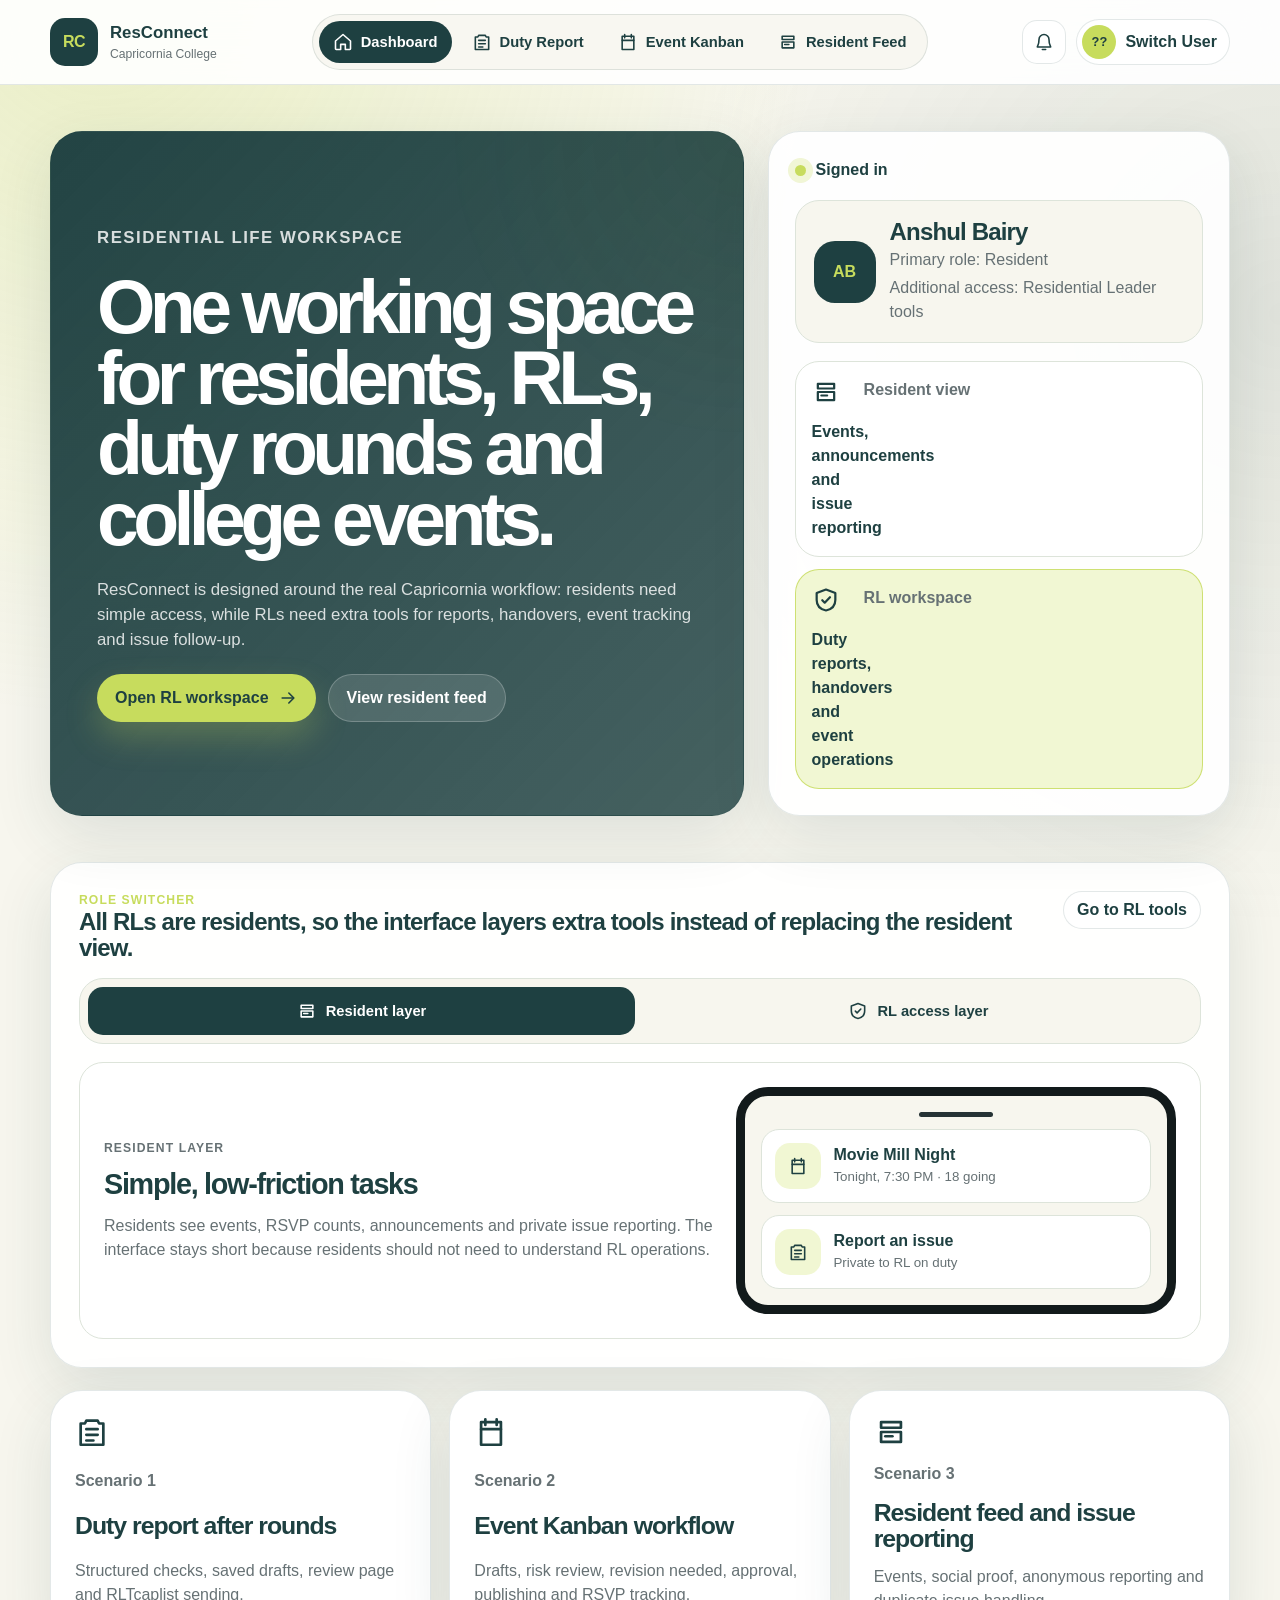
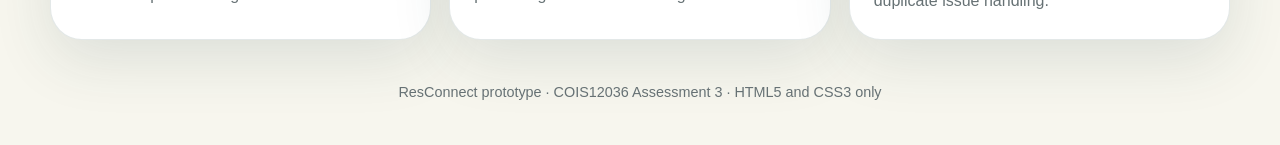
==== commit ef34a354: "Add Event Kanban, user switcher, and docs Add several assessment-related documents (reports, prototy" ====
--- a/index.html
+++ b/index.html
@@ -86,10 +86,17 @@
       <a href="#notifications" class="icon-button" aria-label="View notifications">
         <svg><use href="#icon-bell"></use></svg>
       </a>
-      <a href="#account-panel" class="profile-chip">
-        <span>AB</span>
-        <strong>Anshul</strong>
-      </a>
+      <div class="user-switch-container">
+        <div tabindex="0" class="profile-chip">
+          <span>??</span>
+          <strong>Switch User</strong>
+        </div>
+        <div class="user-dropdown">
+          <a href="index.html"><span>AB</span> <strong>Anshul (Dashboard)</strong></a>
+          <a href="rl-workspace.html"><span>RW</span> <strong>Reece (RL Workspace)</strong></a>
+          <a href="feed.html"><span>KS</span> <strong>Kuni (Resident Feed)</strong></a>
+        </div>
+      </div>
     </div>
   </header>
 
@@ -309,4 +316,4 @@
     <p>ResConnect prototype · COIS12036 Assessment 3 · HTML5 and CSS3 only</p>
   </footer>
 </body>
-</html>+</html>
--- a/style.css
+++ b/style.css
@@ -1080,4 +1080,469 @@
   .notification-drawer {
     padding: 12px;
   }
+}
+
+/* I added these styles for the duty report workflow after testing the app shell on desktop, tablet and mobile. */
+
+.form-hero {
+  display: grid;
+  grid-template-columns: minmax(0, 1fr) minmax(310px, 0.42fr);
+  gap: 22px;
+  align-items: stretch;
+  padding: 46px 0 22px;
+}
+
+.form-hero > div:first-child {
+  display: grid;
+  align-content: center;
+  gap: 16px;
+  min-height: 300px;
+  padding: 38px;
+  border-radius: var(--radius-xl);
+  color: var(--paper);
+  background:
+    linear-gradient(135deg, rgba(30, 64, 65, 0.98), rgba(30, 64, 65, 0.82)),
+    radial-gradient(circle at 100% 0%, rgba(199, 220, 93, 0.34), transparent 34%);
+  box-shadow: var(--shadow);
+}
+
+.form-hero h1,
+.confirm-panel h1,
+.stub-page h1 {
+  margin: 0;
+  font-size: clamp(2.2rem, 6vw, 4.3rem);
+  line-height: 0.95;
+  letter-spacing: -0.075em;
+}
+
+.form-hero p,
+.confirm-panel p,
+.stub-page p {
+  max-width: 720px;
+  margin: 0;
+  color: rgba(255, 255, 255, 0.82);
+}
+
+.duty-layout-grid {
+  display: grid;
+  grid-template-columns: 260px minmax(0, 1fr);
+  gap: 20px;
+  align-items: start;
+  margin-bottom: 46px;
+}
+
+.progress-rail {
+  position: sticky;
+  top: 94px;
+  display: grid;
+  gap: 10px;
+  padding: 18px;
+  border: 1px solid var(--soft-line);
+  border-radius: var(--radius-xl);
+  background: rgba(255, 255, 255, 0.92);
+  box-shadow: var(--shadow);
+}
+
+.progress-step {
+  padding: 12px 14px;
+  border: 1px solid var(--line);
+  border-radius: 14px;
+  background: var(--paper);
+  color: var(--deep-green);
+  font-weight: 900;
+}
+
+.progress-step.complete {
+  background: var(--lime-soft);
+  border-color: rgba(199, 220, 93, 0.8);
+}
+
+.progress-step.active {
+  background: var(--deep-green);
+  color: var(--paper);
+}
+
+.work-panel {
+  display: grid;
+  gap: 18px;
+}
+
+.form-card,
+.confirm-panel,
+.stub-page {
+  border: 1px solid var(--soft-line);
+  border-radius: var(--radius-xl);
+  background: rgba(255, 255, 255, 0.94);
+  box-shadow: var(--shadow);
+}
+
+.form-card {
+  display: grid;
+  gap: 18px;
+  padding: 26px;
+  scroll-margin-top: 110px;
+}
+
+.form-section-grid,
+.confirm-grid {
+  display: grid;
+  grid-template-columns: repeat(2, 1fr);
+  gap: 14px;
+}
+
+label {
+  display: grid;
+  gap: 7px;
+  color: var(--deep-green);
+  font-size: 0.92rem;
+  font-weight: 900;
+}
+
+input,
+select,
+textarea {
+  width: 100%;
+  min-height: 46px;
+  padding: 12px 13px;
+  border: 1px solid var(--line);
+  border-radius: 14px;
+  background: var(--cream);
+  color: var(--ink);
+}
+
+textarea {
+  min-height: 110px;
+  resize: vertical;
+}
+
+input:hover,
+select:hover,
+textarea:hover {
+  background: var(--paper);
+  border-color: rgba(30, 64, 65, 0.35);
+}
+
+input:focus,
+select:focus,
+textarea:focus {
+  outline: 3px solid rgba(199, 220, 93, 0.38);
+  outline-offset: 2px;
+  border-color: var(--lime);
+  background: var(--paper);
+}
+
+.segmented-options {
+  display: grid;
+  grid-template-columns: repeat(3, 1fr);
+  gap: 11px;
+}
+
+.option-card,
+.check-card {
+  cursor: pointer;
+  border: 1px solid var(--line);
+  border-radius: 16px;
+  background: var(--paper);
+  transition: transform 160ms ease, border-color 160ms ease, background-color 160ms ease;
+}
+
+.option-card {
+  padding: 14px;
+}
+
+.option-card:hover,
+.check-card:hover {
+  transform: translateY(-2px);
+  border-color: var(--lime);
+  background: var(--lime-soft);
+}
+
+.option-card input,
+.check-card input {
+  width: auto;
+  min-height: auto;
+}
+
+.danger-option {
+  background: var(--danger-soft);
+}
+
+.check-grid {
+  display: grid;
+  grid-template-columns: repeat(3, 1fr);
+  gap: 11px;
+  padding: 0 18px 18px;
+}
+
+.check-card {
+  grid-template-columns: auto 1fr;
+  align-items: center;
+  padding: 12px;
+}
+
+.location-list {
+  display: grid;
+  gap: 12px;
+}
+
+.location-row {
+  display: grid;
+  grid-template-columns: 150px 1fr auto;
+  gap: 12px;
+  align-items: center;
+  padding: 14px;
+  border: 1px solid var(--line);
+  border-radius: var(--radius-md);
+  background: var(--paper);
+}
+
+.location-row strong {
+  color: var(--deep-green);
+}
+
+.location-row span,
+.location-row small {
+  color: var(--muted);
+}
+
+.location-row.good {
+  background: var(--lime-soft);
+}
+
+.location-row.warning {
+  background: var(--warning-soft);
+  border-color: rgba(165, 106, 22, 0.22);
+}
+
+.inline-alert {
+  padding: 14px 16px;
+  border-left: 5px solid var(--lime);
+  border-radius: 14px;
+  background: var(--lime-soft);
+  color: var(--deep-green);
+}
+
+.upload-box {
+  padding: 18px;
+  border: 2px dashed var(--line);
+  border-radius: var(--radius-lg);
+  background: var(--cream);
+}
+
+.upload-box span {
+  color: var(--muted);
+  font-weight: 700;
+}
+
+.button-row {
+  display: flex;
+  flex-wrap: wrap;
+  gap: 12px;
+}
+
+.dark-text {
+  color: var(--deep-green);
+  background: var(--paper);
+  border: 1px solid var(--line);
+}
+
+.review-grid {
+  display: grid;
+  grid-template-columns: repeat(2, 1fr);
+  gap: 18px;
+  margin-bottom: 46px;
+}
+
+.send-card {
+  grid-column: 1 / -1;
+}
+
+.status-strip {
+  display: flex;
+  justify-content: space-between;
+  gap: 16px;
+  padding: 14px;
+  border: 1px solid var(--line);
+  border-radius: 15px;
+  background: var(--cream);
+}
+
+.status-strip span {
+  color: var(--muted);
+  font-weight: 800;
+}
+
+.status-strip strong {
+  color: var(--deep-green);
+}
+
+.confirm-panel,
+.stub-page {
+  display: grid;
+  place-items: center;
+  gap: 18px;
+  min-height: 620px;
+  margin: 46px 0;
+  padding: 44px;
+  text-align: center;
+  background:
+    linear-gradient(135deg, rgba(30, 64, 65, 0.98), rgba(30, 64, 65, 0.82)),
+    radial-gradient(circle at 100% 0%, rgba(199, 220, 93, 0.34), transparent 34%);
+  color: var(--paper);
+}
+
+.success-mark {
+  display: grid;
+  place-items: center;
+  width: 86px;
+  height: 86px;
+  border-radius: 50%;
+  background: var(--lime);
+  color: var(--deep-green);
+  font-size: 3rem;
+  font-weight: 900;
+}
+
+.warning-mark {
+  background: var(--warning-soft);
+  color: var(--warning);
+}
+
+.warning-panel {
+  background:
+    linear-gradient(135deg, rgba(87, 55, 10, 0.96), rgba(30, 64, 65, 0.88)),
+    radial-gradient(circle at 100% 0%, rgba(255, 240, 213, 0.5), transparent 34%);
+}
+
+.confirm-panel .status-strip {
+  width: 100%;
+  background: rgba(255, 255, 255, 0.95);
+}
+
+.centre-row {
+  justify-content: center;
+}
+
+.stub-page {
+  min-height: 520px;
+}
+
+/* I kept the new workflow responsive using the same required tablet breakpoint. */
+@media (max-width: 768px) {
+  .form-hero,
+  .duty-layout-grid,
+  .review-grid {
+    grid-template-columns: 1fr;
+  }
+
+  .progress-rail {
+    position: static;
+  }
+
+  .form-section-grid,
+  .confirm-grid,
+  .segmented-options,
+  .check-grid {
+    grid-template-columns: 1fr;
+  }
+
+  .location-row {
+    grid-template-columns: 1fr;
+  }
+}
+
+/* I forced the mobile workflow into one grid column to match the marking criteria exactly. */
+@media (max-width: 480px) {
+  .form-hero > div:first-child,
+  .form-card,
+  .confirm-panel,
+  .stub-page {
+    padding: 22px;
+    border-radius: var(--radius-lg);
+  }
+
+  .form-hero h1,
+  .confirm-panel h1,
+  .stub-page h1 {
+    font-size: 2.35rem;
+  }
+
+  .button-row {
+    display: grid;
+  }
+
+  .status-strip {
+    display: grid;
+    text-align: left;
+  }
+
+  .success-mark {
+    width: 72px;
+    height: 72px;
+    font-size: 2.4rem;
+  }
+}
+
+/* ---------- SWITCH USER DROPDOWN ---------- */
+/* Switch between Reece, Kuni, and Anshul easily. Focus-within enables pure CSS interactivity. */
+.user-switch-container {
+  position: relative;
+  display: inline-block;
+}
+
+.user-switch-container .profile-chip {
+  cursor: pointer;
+  user-select: none;
+}
+
+.user-dropdown {
+  display: none;
+  position: absolute;
+  top: 100%;
+  right: 0;
+  margin-top: 10px;
+  background: var(--paper);
+  border: 1px solid var(--line);
+  border-radius: var(--radius-md);
+  box-shadow: var(--shadow-strong);
+  width: 260px;
+  z-index: 100;
+  overflow: hidden;
+}
+
+.user-switch-container:focus-within .user-dropdown,
+.user-switch-container:hover .user-dropdown {
+  display: grid;
+}
+
+.user-dropdown a {
+  display: grid;
+  grid-template-columns: 34px 1fr;
+  align-items: center;
+  gap: 12px;
+  padding: 12px 16px;
+  color: var(--deep-green);
+  text-decoration: none;
+  border-bottom: 1px solid var(--soft-line);
+  transition: background 0.2s ease;
+}
+
+.user-dropdown a:last-child {
+  border-bottom: none;
+}
+
+.user-dropdown a:hover {
+  background: var(--lime-soft);
+}
+
+.user-dropdown span {
+  display: grid;
+  place-items: center;
+  width: 34px;
+  height: 34px;
+  border-radius: 50%;
+  background: var(--deep-green);
+  color: var(--lime);
+  font-size: 0.8rem;
+  font-weight: 900;
 }
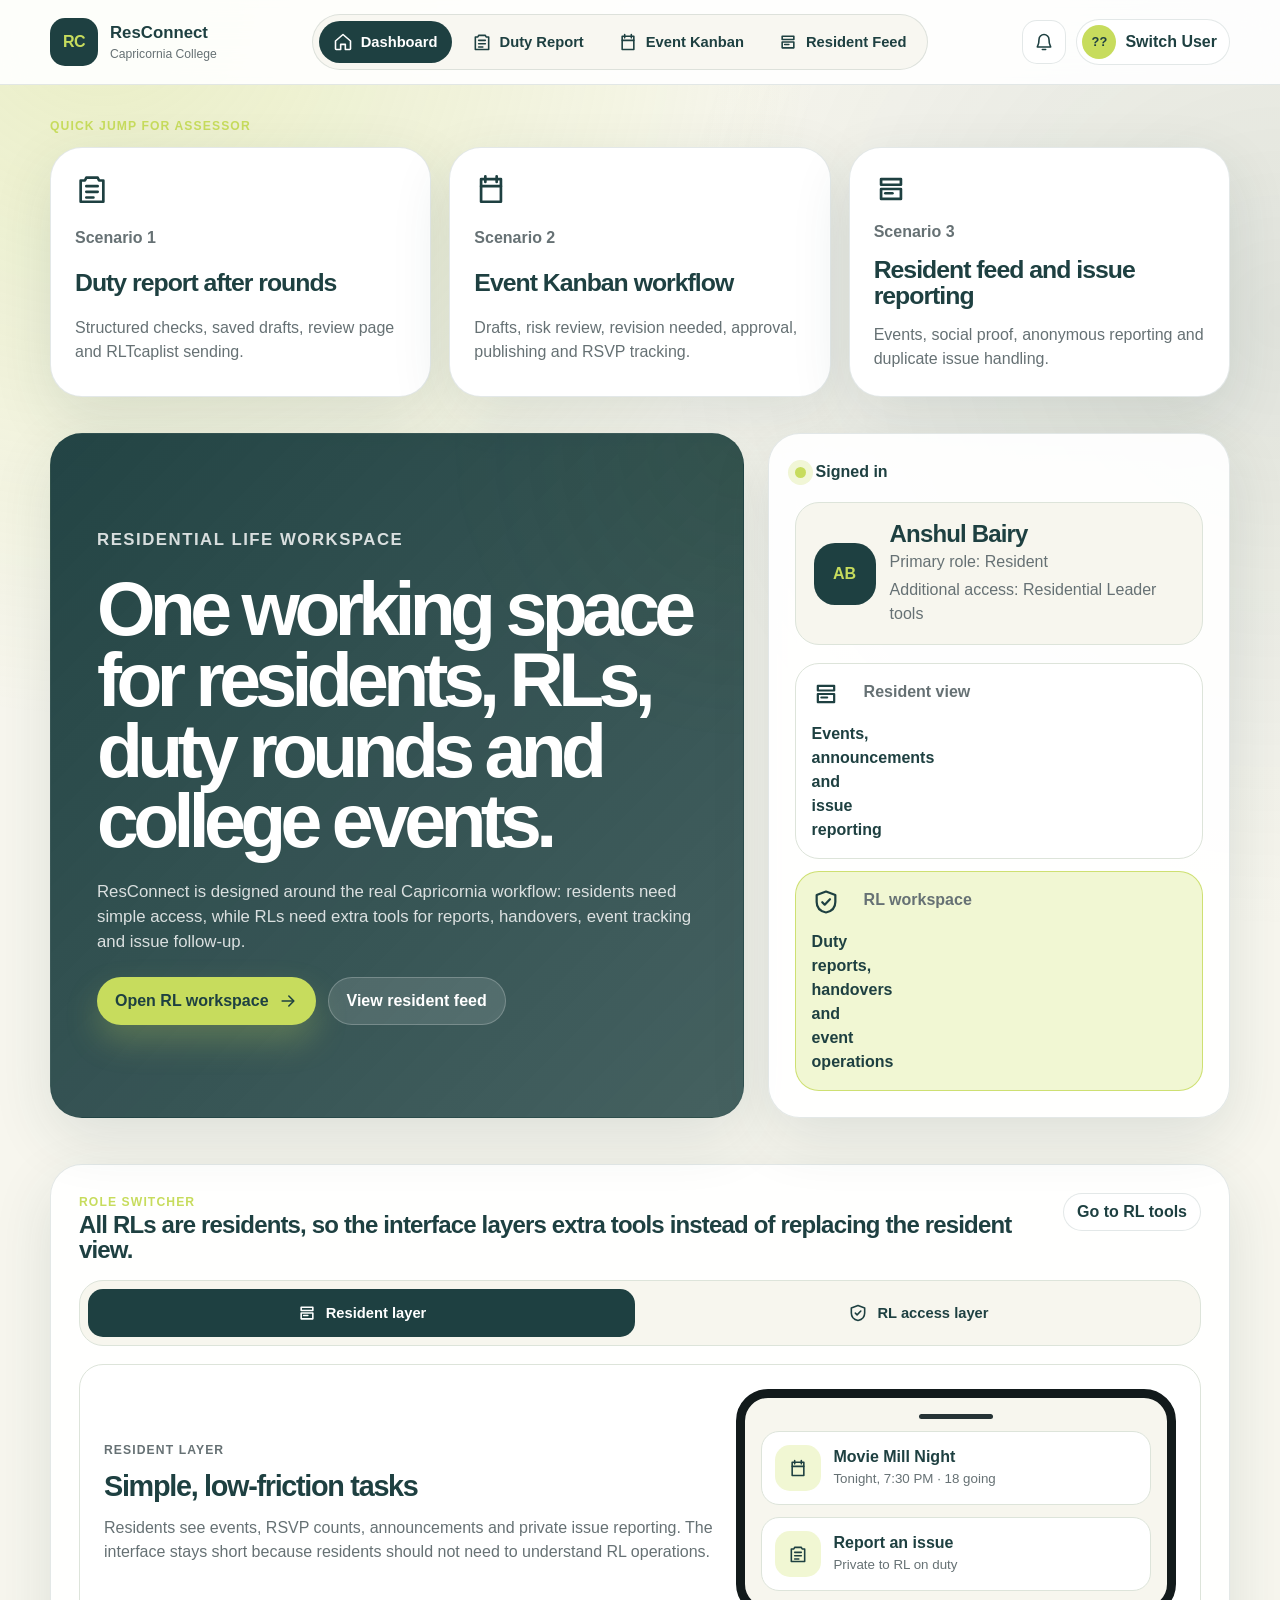
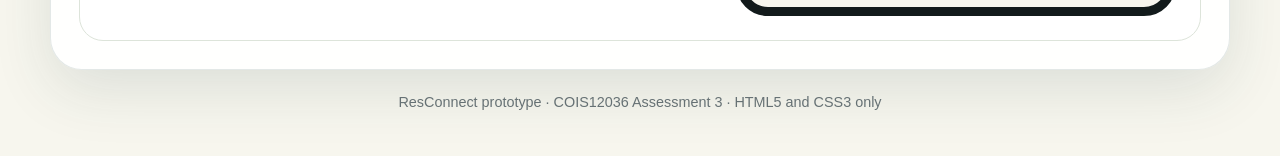
==== commit 8d9dc3e5: "Add interactive duty report UI & styles Introduce a full duty rounds report page and supporting styl" ====
--- a/index.html
+++ b/index.html
@@ -101,6 +101,32 @@
   </header>
 
   <main class="page-shell">
+    <div style="margin-top: 32px; margin-bottom: -10px;">
+      <p class="eyebrow" style="margin-bottom: 12px;">Quick Jump for Assessor</p>
+      <section class="scenario-launch-grid" style="margin: 0;">
+        <a href="duty-report.html" class="scenario-card">
+          <svg><use href="#icon-clipboard"></use></svg>
+          <span>Scenario 1</span>
+          <h3>Duty report after rounds</h3>
+          <p>Structured checks, saved drafts, review page and RLTcaplist sending.</p>
+        </a>
+
+        <a href="events.html" class="scenario-card">
+          <svg><use href="#icon-calendar"></use></svg>
+          <span>Scenario 2</span>
+          <h3>Event Kanban workflow</h3>
+          <p>Drafts, risk review, revision needed, approval, publishing and RSVP tracking.</p>
+        </a>
+
+        <a href="feed.html" class="scenario-card">
+          <svg><use href="#icon-feed"></use></svg>
+          <span>Scenario 3</span>
+          <h3>Resident feed and issue reporting</h3>
+          <p>Events, social proof, anonymous reporting and duplicate issue handling.</p>
+        </a>
+      </section>
+    </div>
+
     <section class="hero-grid">
       <article class="hero-panel">
         <p class="eyebrow">Residential life workspace</p>
@@ -244,29 +270,6 @@
       </div>
     </section>
 
-    <section class="scenario-launch-grid">
-      <a href="duty-report.html" class="scenario-card">
-        <svg><use href="#icon-clipboard"></use></svg>
-        <span>Scenario 1</span>
-        <h3>Duty report after rounds</h3>
-        <p>Structured checks, saved drafts, review page and RLTcaplist sending.</p>
-      </a>
-
-      <a href="events.html" class="scenario-card">
-        <svg><use href="#icon-calendar"></use></svg>
-        <span>Scenario 2</span>
-        <h3>Event Kanban workflow</h3>
-        <p>Drafts, risk review, revision needed, approval, publishing and RSVP tracking.</p>
-      </a>
-
-      <a href="feed.html" class="scenario-card">
-        <svg><use href="#icon-feed"></use></svg>
-        <span>Scenario 3</span>
-        <h3>Resident feed and issue reporting</h3>
-        <p>Events, social proof, anonymous reporting and duplicate issue handling.</p>
-      </a>
-    </section>
-
     <section class="notification-drawer" id="notifications">
       <div class="drawer-card">
         <div class="section-title-row compact">
--- a/style.css
+++ b/style.css
@@ -1286,32 +1286,64 @@
 }
 
 .location-row {
-  display: grid;
-  grid-template-columns: 150px 1fr auto;
+  position: relative;
+  display: grid;
+  grid-template-columns: 1fr auto;
   gap: 12px;
   align-items: center;
   padding: 14px;
   border: 1px solid var(--line);
   border-radius: var(--radius-md);
   background: var(--paper);
-}
-
-.location-row strong {
-  color: var(--deep-green);
-}
-
-.location-row span,
-.location-row small {
+  cursor: pointer;
+  transition: all 160ms ease;
+}
+
+.location-row:hover,
+.location-row:focus-within {
+  border-color: var(--lime);
+  box-shadow: 0 4px 12px rgba(30, 64, 65, 0.08);
+}
+
+.location-info {
+  display: grid;
+  grid-template-columns: 150px 1fr auto;
+  gap: 12px;
+  align-items: center;
+}
+
+.location-info strong {
+  color: var(--deep-green);
+}
+
+.location-info span,
+.location-info small {
   color: var(--muted);
 }
 
-.location-row.good {
+.location-row:has(input:checked) {
+  border-color: var(--lime);
   background: var(--lime-soft);
 }
 
-.location-row.warning {
+.location-row.warning:has(input:checked) {
+  border-color: rgba(165, 106, 22, 0.4);
   background: var(--warning-soft);
-  border-color: rgba(165, 106, 22, 0.22);
+}
+
+.status-icon {
+  width: 24px;
+  height: 24px;
+  color: var(--muted);
+  transition: color 160ms ease;
+}
+
+.location-row:has(input:checked) .status-icon {
+  color: var(--deep-green);
+}
+
+.location-row.warning:has(input:checked) .status-icon {
+  color: var(--warning);
 }
 
 .inline-alert {
@@ -1446,7 +1478,8 @@
     grid-template-columns: 1fr;
   }
 
-  .location-row {
+  .location-row,
+  .location-info {
     grid-template-columns: 1fr;
   }
 }
@@ -1545,4 +1578,94 @@
   color: var(--lime);
   font-size: 0.8rem;
   font-weight: 900;
+}
+
+/* ---------- DUTY REPORT INTERACTIVE STYLES ---------- */
+
+.title-with-icon {
+  display: flex;
+  align-items: center;
+  gap: 12px;
+}
+
+.title-with-icon svg {
+  width: 28px;
+  height: 28px;
+  color: var(--lime);
+  background: var(--deep-green);
+  padding: 4px;
+  border-radius: 8px;
+}
+
+.progress-step {
+  display: flex;
+  align-items: center;
+  gap: 8px;
+  transition: all 160ms ease;
+}
+
+.progress-step svg {
+  width: 18px;
+  height: 18px;
+  display: none;
+}
+
+.progress-step.complete svg {
+  display: block;
+}
+
+.visually-hidden {
+  position: absolute;
+  width: 1px;
+  height: 1px;
+  padding: 0;
+  margin: -1px;
+  overflow: hidden;
+  clip: rect(0, 0, 0, 0);
+  white-space: nowrap;
+  border: 0;
+}
+
+.interactive-dropzone {
+  display: flex;
+  flex-direction: column;
+  align-items: center;
+  justify-content: center;
+  gap: 12px;
+  text-align: center;
+  padding: 32px;
+  cursor: pointer;
+  border-color: var(--line);
+  background: var(--cream);
+  transition: all 160ms ease;
+}
+
+.interactive-dropzone:hover,
+.interactive-dropzone:focus-within {
+  background: var(--lime-soft);
+  border-color: var(--deep-green);
+}
+
+.interactive-dropzone svg {
+  width: 32px;
+  height: 32px;
+  color: var(--deep-green);
+}
+
+.dropzone-text strong {
+  display: block;
+  color: var(--deep-green);
+  font-size: 1.1rem;
+}
+
+.has-icon {
+  display: flex;
+  align-items: center;
+  gap: 12px;
+}
+
+.has-icon svg {
+  width: 28px;
+  height: 28px;
+  flex-shrink: 0;
 }
